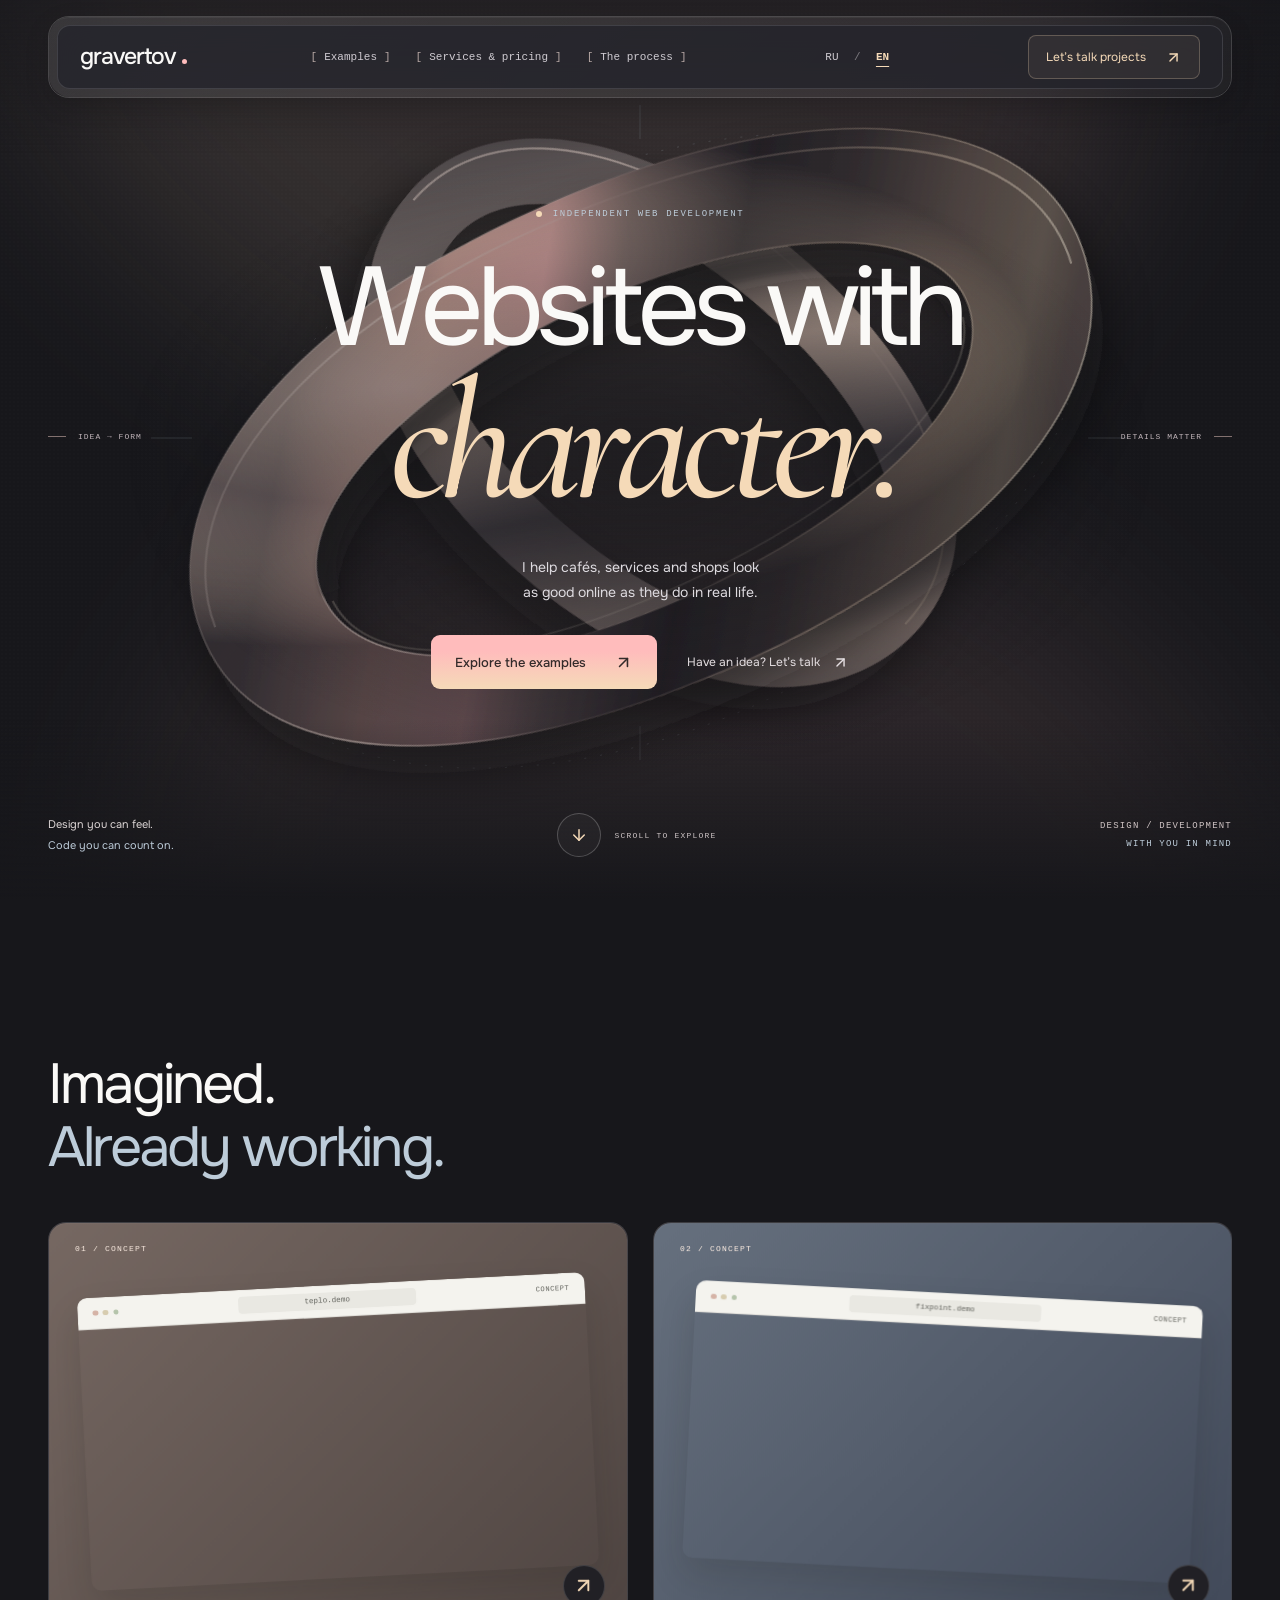
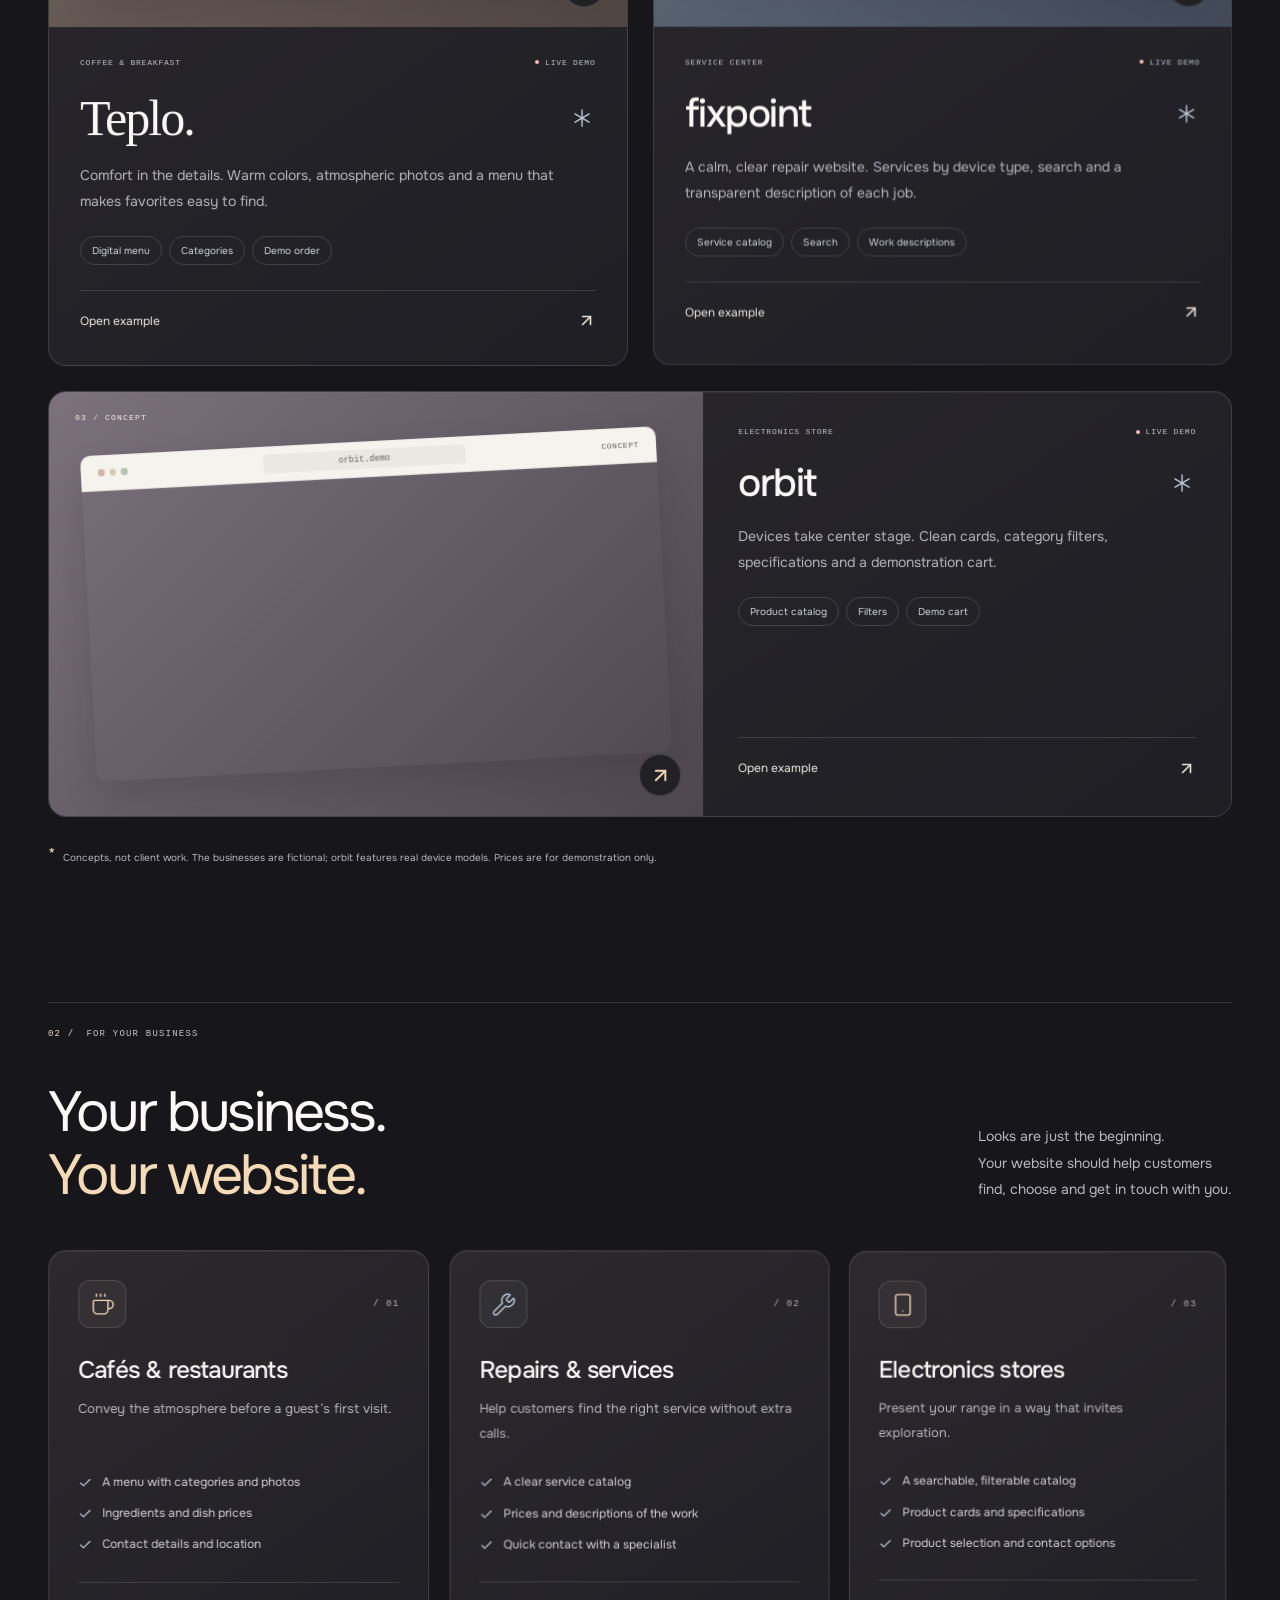
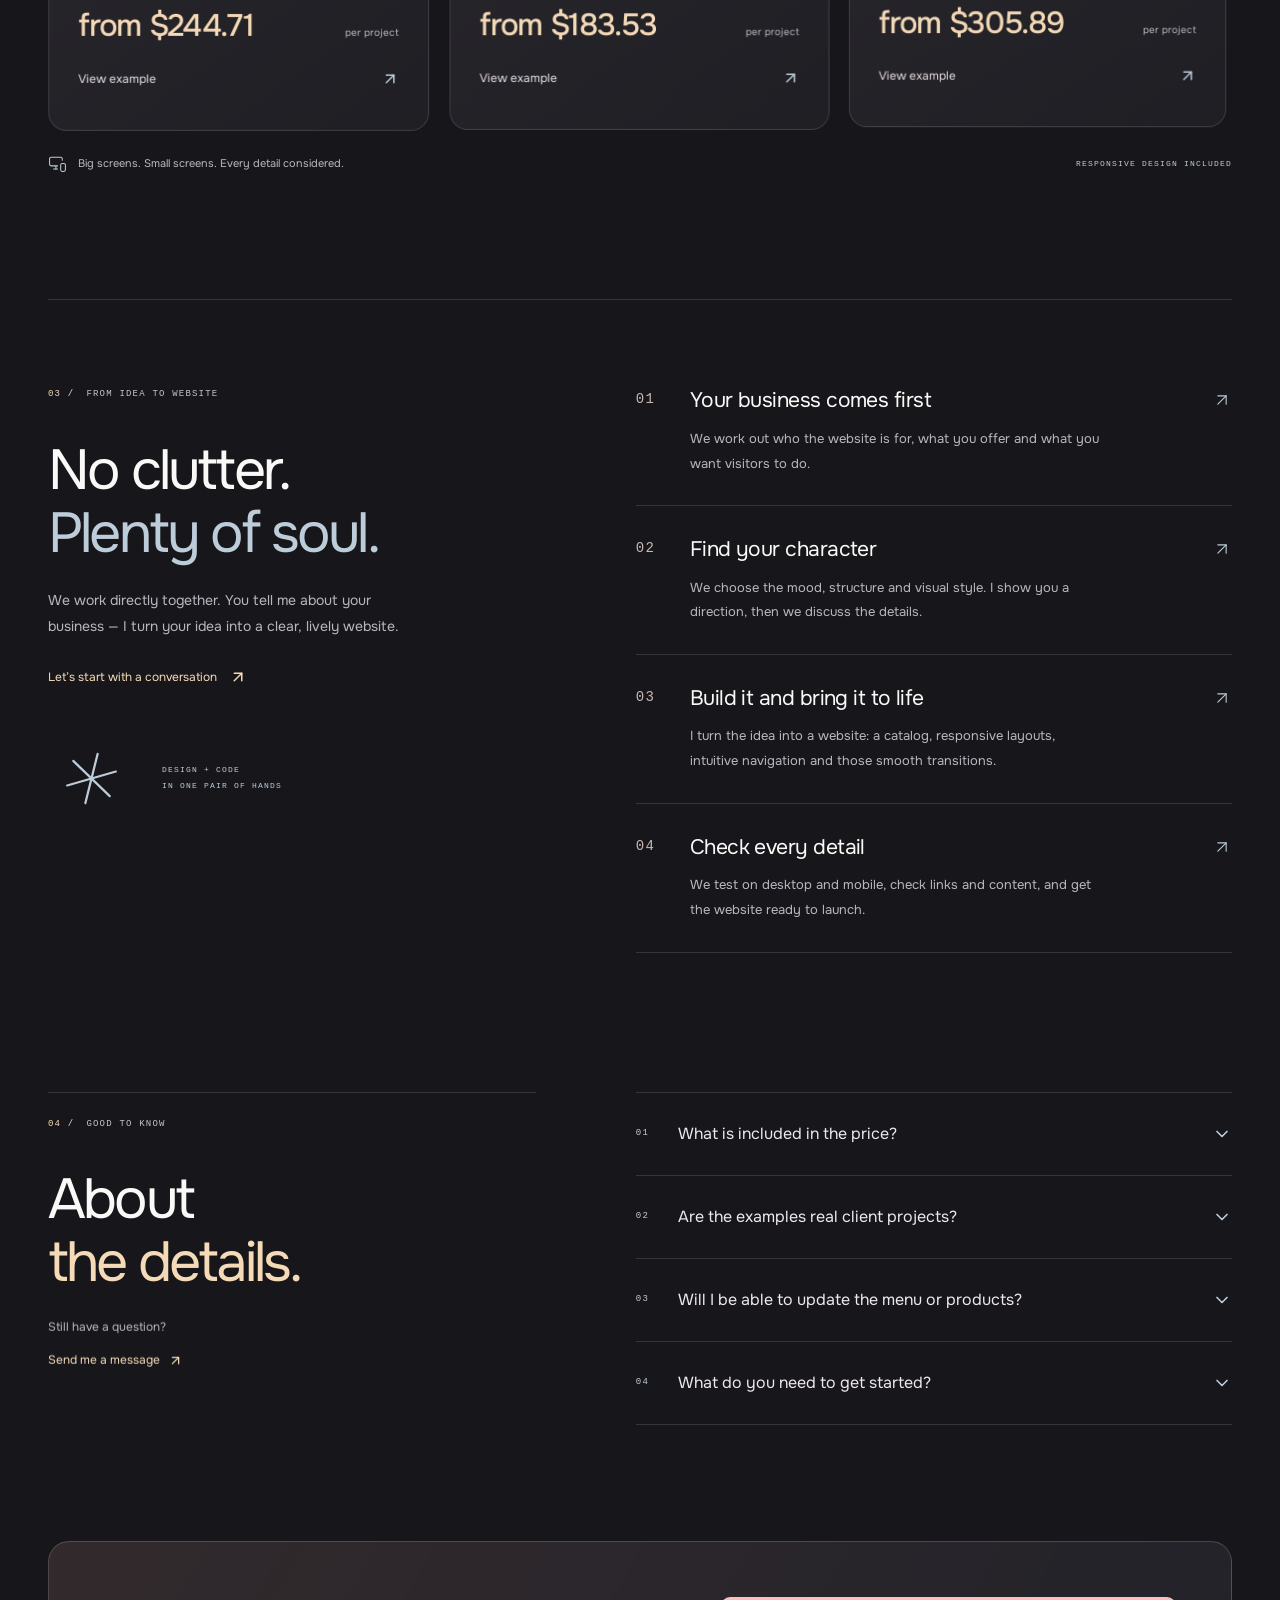
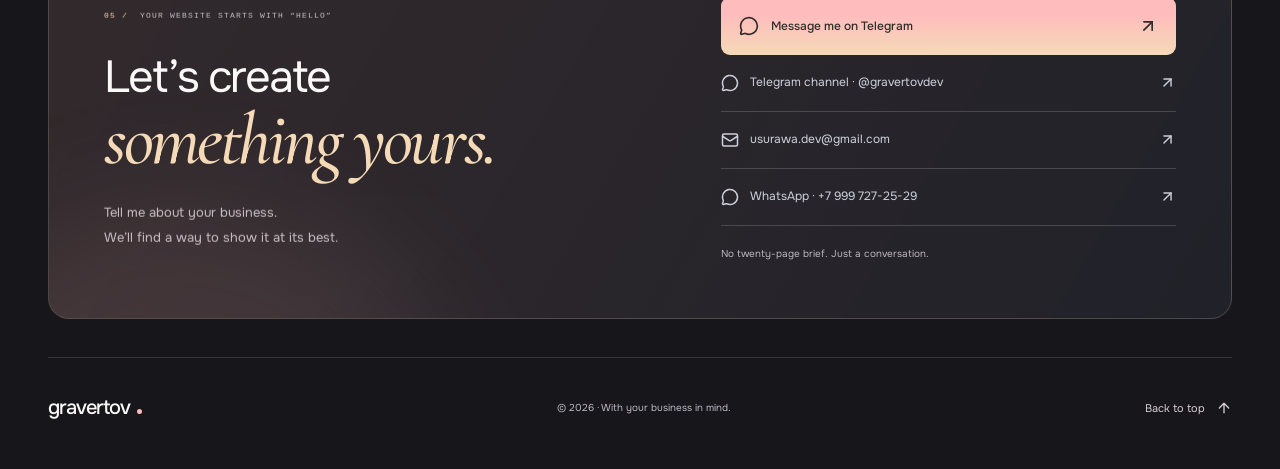
==== en/index.html @ 5a30f98f "Add files via upload" ====
<!doctype html>
<html lang="en">
  <head>
    <meta charset="UTF-8" />
    <meta name="viewport" content="width=device-width, initial-scale=1.0" />
    <script id="start-at-top">
      // Reset a fresh portfolio document before the browser restores an old section.
      if (!location.hash.startsWith('#/demo/') && performance.getEntriesByType('navigation')[0]?.type !== 'back_forward') {
        history.scrollRestoration = 'manual'
        history.replaceState(history.state, '', location.pathname + location.search)
        const startup = new AbortController()
        const finish = () => {
          startup.abort()
          history.scrollRestoration = 'auto'
        }
        const reset = () => {
          window.scrollTo({ top: 0, left: 0, behavior: 'instant' })
          requestAnimationFrame(() => {
            document.fonts.ready.then(() => requestAnimationFrame(() => {
              if (startup.signal.aborted) return
              window.scrollTo({ top: 0, left: 0, behavior: 'instant' })
              finish()
            }))
          })
        }
        for (const type of ['pointerdown', 'wheel', 'keydown', 'hashchange']) {
          window.addEventListener(type, finish, { once: true, passive: true, signal: startup.signal })
        }
        window.addEventListener('pageshow', reset, { once: true, signal: startup.signal })
      }
    </script>
    <meta name="theme-color" content="#17171b" />
    <meta name="description" content="gravertov — personal portfolio. Work, projects and skills — explore what I create." />
    <meta property="og:type" content="website" />
    <meta property="og:locale" content="en_US" />
    <meta property="og:locale:alternate" content="ru_RU" />
    <meta property="og:title" content="gravertov — personal portfolio." />
    <meta property="og:description" content="gravertov — personal portfolio. Work, projects and skills — explore what I create." />
    <meta property="og:url" content="https://gravertov.site/en/" />
    <link rel="canonical" href="https://gravertov.site/en/" />
    <link rel="alternate" hreflang="ru" href="https://gravertov.site/" />
    <link rel="alternate" hreflang="en" href="https://gravertov.site/en/" />
    <link rel="icon" type="image/svg+xml" href="../favicon.svg?v=gravertov-g" />
    <link rel="preload" href="../fonts/onest-latin.woff2" as="font" type="font/woff2" crossorigin />
    <link rel="preload" href="../fonts/cormorant-italic-latin.woff2" as="font" type="font/woff2" crossorigin />
    <title>gravertov — personal portfolio.</title>
    <script type="module" crossorigin src="../assets/main-L6TNOVGp.js"></script>
    <link rel="stylesheet" crossorigin href="../assets/main-Cn88rE4f.css">
  </head>
  <body>
    <div id="root"></div>
    <noscript>Enable JavaScript to explore this interactive portfolio. Contact the developer: <a href="mailto:usurawa.dev@gmail.com">usurawa.dev@gmail.com</a>.</noscript>
  </body>
</html>
---- assets/main-Cn88rE4f.css ----
@font-face{font-family:Manrope;font-style:normal;font-weight:400 800;font-display:swap;src:url(../fonts/manrope-cyrillic.woff2)format("woff2");unicode-range:U+301,U+400-45F,U+490-491,U+4B0-4B1,U+2116}@font-face{font-family:Manrope;font-style:normal;font-weight:400 800;font-display:swap;src:url(../fonts/manrope-latin.woff2)format("woff2");unicode-range:U+??,U+131,U+152-153,U+2BB-2BC,U+2C6,U+2DA,U+2DC,U+304,U+308,U+329,U+2000-206F,U+20AC,U+2122,U+2191,U+2193,U+2212,U+2215,U+FEFF,U+FFFD}:root{color:#f3f2ed;font-synthesis:none;text-rendering:optimizelegibility;-webkit-font-smoothing:antialiased;-moz-osx-font-smoothing:grayscale;--background:#1a1c20;--surface:#23252a;--foreground:#f3f2ed;--muted:#b1b4ba;--accent:#f5dab8;--border:#383b42;--ease:cubic-bezier(.22, 1, .36, 1);background:#1a1c20;font-family:Manrope,Arial,sans-serif}*{box-sizing:border-box}html{scroll-behavior:smooth}body{min-width:320px;margin:0}button,input{font:inherit}button{cursor:pointer}button,a,input,summary{-webkit-tap-highlight-color:transparent}button:disabled{cursor:not-allowed}a{color:inherit;text-decoration:none}button{color:inherit}img{max-width:100%;display:block}h1,h2,h3,p{margin:0}ul,ol{margin:0;padding:0;list-style:none}svg{vertical-align:middle;flex-shrink:0}::selection{color:var(--background);background:var(--accent)}:focus-visible{outline:2px solid var(--demo-accent,var(--accent));outline-offset:5px}h1:focus,main:focus{outline:none}[id]{scroll-margin-top:116px}.container{width:min(1240px,100% - 96px);margin-inline:auto}.mono{letter-spacing:1.2px;font-family:Courier New,monospace;font-size:11px;font-weight:400}.sr-only{clip-path:inset(50%);white-space:nowrap;border:0;width:1px;height:1px;margin:-1px;padding:0;position:absolute;overflow:hidden}.skip-link{z-index:100;color:#1a1c20;background:var(--accent);border-radius:8px;padding:14px 20px;font-size:14px;position:fixed;top:-100px;left:20px}.skip-link:focus{top:14px}.status-dot{background:var(--accent);border-radius:50%;flex-shrink:0;width:6px;height:6px;display:inline-block}.site-preview{border-radius:10px;width:100%;overflow:hidden;box-shadow:0 17px 35px #19191726;container-type:inline-size}.browser-bar{color:#62635d;background:#f5f4ef;border-bottom:1px solid #32281e1a;justify-content:space-between;align-items:center;gap:8px;height:6.3cqw;min-height:23px;max-height:38px;padding-inline:3cqw;display:flex}.browser-dots{gap:.9cqw;display:flex}.browser-dots i{background:#c9c8c0;border-radius:50%;width:1.1cqw;min-width:4px;height:1.1cqw;min-height:4px;display:block}.browser-dots i:first-child{background:#d6b4a7}.browser-dots i:nth-child(2){background:#d8cdb0}.browser-dots i:nth-child(3){background:#b6c5ac}.browser-address{background:#eae9e3;border-radius:4px;padding:.8cqw 13cqw;font:1.5cqw Courier New,monospace}.browser-live{letter-spacing:.1cqw;font:1.4cqw Courier New,monospace}.preview-screenshot{width:100%;height:auto}.product-photo img{object-fit:contain;filter:drop-shadow(6px 10px 12px #2e1d3d2b);width:100%;height:100%}.product-art{--device-color:#34463b;--screen-color:#c7e7b5;--orb-color:#658755;justify-content:center;align-items:center;width:100%;height:100%;display:flex;position:relative}.tone-1{--device-color:#373e4d;--screen-color:#bfd0ed;--orb-color:#7586bc}.tone-2{--device-color:#3c3548;--screen-color:#d1bee7;--orb-color:#86709c}.phone-graphic{border:5px solid var(--device-color);background:#222d25;border-radius:25px;flex-shrink:0;width:110px;height:211px;padding:4px;position:relative;transform:rotate(-9deg);box-shadow:6px 13px 17px #141e192e,inset 0 0 0 1px #849688}.phone-screen{background:var(--screen-color);border-radius:19px;position:absolute;inset:0;overflow:hidden}.phone-island{z-index:2;background:#283029;border-radius:12px;width:37px;height:10px;position:absolute;top:9px;left:50%;transform:translate(-50%)}.phone-time{z-index:1;text-align:center;width:100%;color:var(--device-color);letter-spacing:-1px;font-size:21px;font-weight:500;position:absolute;top:33px;left:0}.phone-orb{background:linear-gradient(135deg, #eef5d1, var(--orb-color) 64%, var(--device-color));border-radius:50%;width:177px;height:177px;position:absolute;bottom:-16%;right:-42%;box-shadow:-8px -5px 25px #faffee80}.phone-bottom{background:#d7e4ce;border-radius:3px;width:26%;height:3px;position:absolute;bottom:6px;left:37%}.tablet-graphic{background:#ddcee9;border:6px solid #3c3b45;border-radius:15px;flex-shrink:0;width:176px;height:131px;position:relative;overflow:hidden;transform:rotate(-10deg);box-shadow:8px 13px 16px #2e1d3d2b}.tablet-screen{background:#e3daf0;border-radius:9px;position:absolute;inset:0;overflow:hidden}.tablet-orb{background:linear-gradient(120deg,#cbb6dc,#806793 65%,#645078);border-radius:50%;width:158px;height:158px;position:absolute;top:-31%;right:-5%;box-shadow:-12px 12px 28px #ead5fbb3}.tablet-line{background:#f6efff;border-radius:5px;width:41%;height:2px;position:absolute;bottom:5px;left:29%}.headphones-graphic{width:176px;height:185px;position:relative;transform:rotate(-12deg)}.headband{border:15px solid #3c3844;border-bottom:0;border-radius:80px 80px 15px 15px;width:143px;height:154px;position:absolute;top:0;left:16px;box-shadow:inset 1px 1px 1px #827d88,3px -2px 1px #585360}.earpad{background:linear-gradient(100deg,#45414d,#302c37);border-radius:18px;width:41px;height:80px;position:absolute;top:93px;box-shadow:6px 7px 13px #22192a3b,inset 2px 0 #77717f}.earpad-left{left:0;transform:rotate(9deg)}.earpad-right{right:0;transform:rotate(-9deg)}.buds-graphic{width:144px;height:178px;position:relative}.bud{background:linear-gradient(90deg,#e5e2eb,#fff,#d0cdd8);border-radius:14px 14px 10px 10px;width:23px;height:78px;position:absolute;top:0;box-shadow:5px 6px 11px #3f2b521f}.bud:before{content:"";background:#fff;border-radius:50%;width:34px;height:32px;position:absolute;top:-4px;left:-10px;box-shadow:inset 2px -2px 4px #d3cddd}.bud-left{left:29px;transform:rotate(-20deg)}.bud-right{right:19px;transform:rotate(18deg)}.buds-case{background:linear-gradient(130deg,#fff,#dad5e3);border-radius:28px;width:144px;height:80px;position:absolute;bottom:0;box-shadow:7px 12px 16px #34294321,inset -2px -3px 6px #c3bccc}.buds-case:before{content:"";background:#b9b3c1;width:92%;height:1px;position:absolute;top:22px;left:4%}.buds-case i{background:#819578;border-radius:50%;width:3px;height:3px;position:absolute;top:34px;left:49%}.food-art{object-fit:cover;width:100%;height:100%}.food-coffee{object-position:50% 59%}.page-loader{min-height:100svh;color:var(--accent);flex-direction:column;justify-content:center;align-items:center;gap:16px;font-size:20px;display:flex}.page-loader span{color:#bdc2b7;font-size:13px}@media (width<=1100px){.container{width:calc(100% - 64px)}}@media (width<=900px){.container{width:calc(100% - 48px)}}@media (width<=760px){[id]{scroll-margin-top:99px}.container{width:calc(100% - 40px)}}@media (prefers-reduced-motion:reduce){html{scroll-behavior:auto}*,:before,:after{transition-duration:.01ms!important;animation-duration:.01ms!important;animation-iteration-count:1!important}}@font-face{font-family:Onest;font-style:normal;font-weight:400 700;font-display:swap;src:url(../fonts/onest-cyrillic.woff2)format("woff2");unicode-range:U+301,U+400-45F,U+490-491,U+4B0-4B1,U+2116}@font-face{font-family:Onest;font-style:normal;font-weight:400 700;font-display:swap;src:url(../fonts/onest-latin.woff2)format("woff2");unicode-range:U+??,U+131,U+152-153,U+2BB-2BC,U+2C6,U+2DA,U+2DC,U+304,U+308,U+329,U+2000-206F,U+20AC,U+2122,U+2191,U+2193,U+2212,U+2215,U+FEFF,U+FFFD}@font-face{font-family:Cormorant Garamond;font-style:italic;font-weight:500;font-display:swap;src:url(../fonts/cormorant-italic-cyrillic.woff2)format("woff2");unicode-range:U+301,U+400-45F,U+490-491,U+4B0-4B1,U+2116}@font-face{font-family:Cormorant Garamond;font-style:italic;font-weight:500;font-display:swap;src:url(../fonts/cormorant-italic-latin.woff2)format("woff2");unicode-range:U+??,U+131,U+152-153,U+2BB-2BC,U+2C6,U+2DA,U+2DC,U+304,U+308,U+329,U+2000-206F,U+20AC,U+2122,U+2191,U+2193,U+2212,U+2215,U+FEFF,U+FFFD}.portfolio-page{--background:#17171b;--surface:#242328;--foreground:#faf9f7;--muted:#b8b7c0;--accent:#f5dab8;--blue:#bdccd9;--border:#ffffff21;--pastel-gradient:linear-gradient(180deg, #ffbcbc 30%, #f5dab8 100%);isolation:isolate;min-height:100svh;color:var(--foreground);background:var(--background);font-family:Onest,Manrope,Arial,sans-serif;position:relative;overflow:clip}.portfolio-page main,.site-footer{z-index:1;position:relative}.portfolio-page .text-peach{color:var(--accent)}.portfolio-page .text-blue{color:var(--blue)}.scroll-progress{z-index:60;background:var(--pastel-gradient);transform-origin:0;height:2px;position:fixed;inset:0 0 auto}.atmosphere{z-index:0;pointer-events:none;position:fixed;inset:0;overflow:hidden}.ambient-orbit{transform-origin:50%;will-change:transform;position:absolute;inset:-35% -25%}.ambient-glow{background:var(--pastel-gradient);filter:blur(94px);border-radius:50%;width:61%;height:64%;position:absolute}.ambient-glow-top{opacity:.12;top:-11%;left:5%}.ambient-glow-bottom{opacity:.085;bottom:-11%;right:5%}.ambient-grain{opacity:.22;background-image:radial-gradient(#ffffff1a .6px,#0000 .8px);background-size:4px 4px;position:absolute;inset:0}.header-shell{z-index:50;border:1px solid #ffffff2e;border-radius:21px;width:min(1240px,100% - 96px);padding:8px;position:fixed;top:16px;left:50%;transform:translate(-50%);box-shadow:0 8px 24px #00000024,inset 0 1px #ffffff1a}.header-shell:before{content:"";z-index:-1;border-radius:inherit;pointer-events:none;-webkit-backdrop-filter:blur(18px);backdrop-filter:blur(18px);background:linear-gradient(135deg,#ffffff1c,#ffffff0a);position:absolute;inset:0}.site-header{background:#24242bd1;border:1px solid #ffffff1f;border-radius:13px;justify-content:space-between;align-items:center;gap:22px;min-height:64px;padding:8px 22px;display:flex}.wordmark{letter-spacing:-1.1px;white-space:nowrap;align-items:baseline;min-height:44px;font-size:23px;font-weight:500;line-height:44px;display:inline-flex}.wordmark span{color:var(--blue);font-weight:400}.wordmark i{background:#ffbcbc;border-radius:50%;width:5px;height:5px;margin-left:7px}.desktop-nav{align-items:center;gap:25px;display:flex}.desktop-nav a{color:#d0ccd2;align-items:center;min-height:44px;font:11px Courier New,monospace;transition:color .22s;display:inline-flex}.desktop-nav a:before,.desktop-nav a:after{color:#b7a8a5}.desktop-nav a:before{content:"[";margin-right:7px}.desktop-nav a:after{content:"]";margin-left:7px}.desktop-nav a:hover{color:var(--accent)}.header-contact{min-height:44px;color:var(--accent);white-space:nowrap;background:#f5dab80f;border:1px solid #f5dab840;border-radius:8px;justify-content:center;align-items:center;gap:19px;padding-inline:17px;font-size:12px;transition:background .22s,border-color .22s;display:inline-flex}.header-contact:hover{background:#f5dab81f;border-color:#f5dab880}.menu-toggle{background:#ffffff0d;border:1px solid #ffffff2b;border-radius:8px;justify-content:center;align-items:center;width:44px;height:44px;padding:0;display:none}.menu-toggle svg{width:20px}#mobile-menu{display:none}.hero{overflow-anchor:none;min-height:max(810px,100svh);position:relative}.hero-container{min-height:inherit;flex-direction:column;justify-content:center;padding-top:146px;padding-bottom:156px;display:flex;position:relative}.hero-copy{z-index:2;text-align:center;position:relative}.hero-eyebrow{color:var(--blue);letter-spacing:1.7px;justify-content:center;align-items:center;gap:11px;font-size:9px;line-height:1.8;display:inline-flex}.hero h1{letter-spacing:-.065em;margin-top:33px;font-size:clamp(78px,8.7vw,126px);font-weight:400;line-height:.96}.hero-title-main{display:block}.hero-title-accent{color:var(--accent);letter-spacing:-.055em;font-family:Cormorant Garamond,Georgia,serif;font-size:1.53em;font-style:italic;font-weight:500;line-height:.95;display:block}.hero-title-dot{position:relative;left:.04em}.hero-description{color:#dedbe0;margin:31px auto 0;font-size:14px;line-height:1.85}.hero-actions{flex-wrap:wrap;justify-content:center;align-items:center;gap:30px;margin-top:29px;display:flex}.button{border-radius:9px;justify-content:center;align-items:center;gap:28px;min-height:54px;padding-inline:24px;font-size:13px;font-weight:500;transition:box-shadow .25s,filter .25s;display:inline-flex}.button-pastel{color:#332b2a;background:var(--pastel-gradient)}.button-pastel:hover{filter:brightness(1.04);box-shadow:0 6px 28px #ffbcbc1f}.button svg,.text-link svg,.project-demo-link svg{transition:transform .3s var(--ease)}.button:hover svg:last-child,.text-link:hover svg,.project-demo-link:hover svg{transform:translate(2px,-2px)}.text-link{color:#e5dfe2;align-items:center;gap:12px;min-height:44px;font-size:12px;transition:color .22s;display:inline-flex}.text-link:hover{color:var(--accent)}.hero-scene{pointer-events:none;place-items:center;display:grid;position:absolute;inset:0;overflow:hidden}.hero-sculpture{opacity:.76;will-change:transform;width:min(1200px,98vw);translate:0 -12px}.hero-sculpture img{width:100%}.hero-vignette{background:radial-gradient(40% 34% at 50% 51%,#17171b99,#0000),linear-gradient(#17171b99,#0000 17% 80%,#17171b);position:absolute;inset:0}.scene-coordinate{color:#c0b4b9;letter-spacing:1px;align-items:center;gap:12px;font:8px Courier New,monospace;display:flex;position:absolute;top:48%}.scene-coordinate-left{left:max(48px,50vw - 620px)}.scene-coordinate-right{right:max(48px,50vw - 620px)}.scene-coordinate i{background:#82716f;width:18px;height:1px}.hero-bottom{justify-content:space-between;align-items:center;gap:28px;display:flex;position:absolute;inset:auto 0 43px}.hero-signature{color:#ddd6d6;font-size:11px;line-height:1.9}.hero-signature span{color:var(--blue)}.hero-disciplines{color:#d0c5c5;text-align:right;font-size:9px;line-height:2}.hero-disciplines span{color:var(--blue)}.scroll-hint{color:#cdc4c5;align-items:center;gap:13px;min-height:44px;font-size:8px;display:inline-flex}.scroll-hint-icon{width:44px;height:44px;color:var(--accent);background:#ffffff08;border:1px solid #ffffff36;border-radius:50%;justify-content:center;align-items:center;transition:background .25s;display:flex}.scroll-hint:hover .scroll-hint-icon{background:#f5dab817}.section{padding-block:104px}.section-kicker{border-top:1px solid var(--border);color:#c8c2c8;align-items:center;gap:12px;padding-top:23px;font-size:9px;line-height:1.8;display:flex}.section-kicker>span:first-child{color:var(--accent)}.section-kicker-tail{color:var(--blue);margin-left:auto;font-size:8px}.section-heading{justify-content:space-between;align-items:flex-end;gap:48px;margin-top:38px;margin-bottom:43px;display:flex}.scroll-title{letter-spacing:-.05em;font-size:clamp(39px,4.4vw,63px);font-weight:400;line-height:1.12}.title-line{display:block}.title-word{white-space:nowrap;display:inline-block}.reveal-character{opacity:clamp(0, calc((var(--written) - var(--character)) / 3), 1)}.section-heading p{max-width:345px;color:var(--muted);padding-bottom:4px;font-size:14px;line-height:1.9}.emerge-slot{min-width:0;display:flex;position:relative}.emerge-card{transform-origin:50%;will-change:transform, opacity;width:100%;min-width:0;display:flex}.tilt-card{border:1px solid var(--border);background:linear-gradient(145deg,#2f2c31f0,#202026f5);border-radius:18px;width:100%;min-width:0;transition:border-color .35s;position:relative;overflow:hidden}.tilt-card:after{content:"";z-index:2;border-radius:inherit;pointer-events:none;position:absolute;inset:0;box-shadow:inset 0 1px #ffffff0d}.tilt-card:is(:hover,:active){border-color:#f5dab859}.projects-section{padding-top:75px;padding-bottom:68px}.projects-grid{grid-template-columns:repeat(2,minmax(0,1fr));gap:25px;display:grid}.project-card{flex-direction:column;display:flex}.project-featured{grid-column:1/-1}.project-featured .project-card{grid-template-columns:1.24fr 1fr;display:grid}.project-preview{aspect-ratio:1.43;flex-shrink:0;align-items:center;padding:53px 35px 39px;display:flex;position:relative;overflow:hidden}.project-cafe .project-preview{background:linear-gradient(135deg,#776963,#504643)}.project-repair .project-preview{background:linear-gradient(135deg,#67717f,#434b5b)}.project-tech .project-preview{background:linear-gradient(135deg,#7d727e,#504851)}.project-preview-index{color:#fff0e5;font-size:8px;position:absolute;top:21px;left:26px}.project-preview .site-preview{transition:transform .65s var(--ease), box-shadow .65s var(--ease);transition-delay:65ms;transform:rotate(-3deg)}.project-repair .site-preview{transform:rotate(3deg)}.tilt-card:is(:hover,:active) .project-preview .site-preview{transform:translateY(-4px)rotate(0);box-shadow:0 22px 40px #0f0d1240}.project-preview-arrow{width:42px;height:42px;color:var(--accent);background:#222126;border:1px solid #ffffff24;border-radius:50%;justify-content:center;align-items:center;display:flex;position:absolute;bottom:20px;right:22px}.project-info{flex-direction:column;flex:1;padding:31px;display:flex}.project-meta{color:#c3c5ce;letter-spacing:.8px;text-transform:uppercase;flex-wrap:wrap;justify-content:space-between;align-items:center;gap:10px;font-size:8px;display:flex}.project-meta>span:last-child{color:var(--blue);align-items:center;gap:6px;display:inline-flex}.project-meta i{background:#ffbcbc;border-radius:50%;width:4px;height:4px}.project-title-row{justify-content:space-between;align-items:center;gap:20px;margin-top:22px;display:flex}.project-title-row h3{letter-spacing:-1.5px;font-size:39px;font-weight:500}.project-cafe .project-title-row h3{letter-spacing:-2px;font-family:Georgia,serif;font-size:50px;font-weight:400}.project-title-row>svg{color:var(--blue)}.project-info>p{min-height:52px;color:var(--muted);margin-top:16px;font-size:14px;line-height:1.85}.project-tags{flex-wrap:wrap;gap:7px;margin-top:21px;display:flex}.project-tags li{color:#d4d7de;border:1px solid #ffffff26;border-radius:30px;padding:7px 11px;font-size:10px}.project-demo-link{border-top:1px solid var(--border);color:#f1e6de;justify-content:space-between;align-items:center;gap:12px;min-height:44px;margin-top:25px;padding-top:17px;font-size:12px;transition:color .22s;display:flex}.project-demo-link:hover{color:var(--accent)}.project-featured .project-preview{aspect-ratio:auto;min-height:400px;padding:49px 39px}.project-featured .project-info{padding:35px}.project-featured .project-demo-link{margin-top:auto}.project-featured .project-tags{margin-bottom:25px}.demo-disclaimer{color:#b7b3bc;align-items:baseline;gap:8px;margin-top:21px;font-size:10px;line-height:1.9;display:flex}.disclaimer-mark{color:var(--accent);font-size:18px}.services-section{padding-top:62px}.services-grid{grid-template-columns:repeat(3,minmax(0,1fr));gap:20px;display:grid}.service-card{flex-direction:column;min-height:448px;padding:29px;display:flex}.service-top{justify-content:space-between;align-items:center;gap:12px;margin-bottom:27px;display:flex}.service-icon{width:48px;height:48px;color:var(--accent);background:#f5dab80d;border:1px solid #f5dab829;border-radius:12px;justify-content:center;align-items:center;display:flex}.service-repair .service-icon{color:var(--blue);background:#bdccd90d;border-color:#bdccd930}.service-number{color:#beb6be;font-size:9px}.service-card h3{letter-spacing:-.8px;margin-bottom:12px;font-size:24px;font-weight:500}.service-card>p{min-height:49px;color:var(--muted);font-size:13px;line-height:1.9}.service-card ul{gap:12px;margin-block:27px;display:grid}.service-card li{color:#d7d2da;align-items:flex-start;gap:10px;font-size:12px;line-height:1.6;display:flex}.service-card li svg{color:var(--blue);margin-top:3px}.service-price{border-top:1px solid var(--border);justify-content:space-between;align-items:baseline;gap:12px;margin-top:auto;padding-top:23px;display:flex}.service-price strong{color:var(--accent);letter-spacing:-1.3px;white-space:nowrap;font-size:31px;font-weight:500}.service-price>span{color:#c1b9c1;white-space:nowrap;font-size:10px}.service-link{color:#e7e0e3;justify-content:space-between;align-items:center;min-height:44px;margin-top:12px;font-size:12px;transition:color .22s;display:flex}.service-link svg{color:var(--blue)}.service-link:hover{color:var(--accent)}.services-footnote{color:var(--blue);align-items:center;gap:11px;margin-top:23px;display:flex}.services-footnote p{color:var(--muted);font-size:11px;line-height:1.8}.services-footnote>.mono{margin-left:auto;font-size:8px}.process-section{padding-top:22px}.process-layout{border-top:1px solid var(--border);grid-template-columns:.9fr 1.1fr;align-items:start;gap:100px;padding-top:86px;display:grid}.process-intro{position:sticky;top:143px}.process-intro .section-kicker{border:0;padding-top:0}.process-intro .scroll-title{margin-top:36px}.process-intro p{max-width:365px;color:var(--muted);margin-top:22px;font-size:14px;line-height:1.9}.process-intro .text-link{color:var(--accent);margin-top:15px}.process-symbol{color:var(--blue);align-items:center;gap:27px;margin-top:36px;display:flex}.process-symbol>svg{width:87px;height:87px;transform:rotate(14deg)}.process-symbol span{font-size:8px;line-height:2}.step-row{border-bottom:1px solid var(--border);grid-template-columns:30px 1fr 20px;align-items:start;gap:24px;padding-block:29px;display:grid}.process-steps li:first-child .step-row{padding-top:0}.step-number{color:#cab8b1;padding-top:5px;font-size:14px}.step-row h3{letter-spacing:-.55px;font-size:21px;font-weight:400;line-height:1.4}.step-row p{max-width:410px;color:var(--muted);margin-top:11px;font-size:13px;line-height:1.9}.step-row>svg{color:var(--blue);margin-top:4px}.faq-section{grid-template-columns:.9fr 1.1fr;align-items:start;gap:100px;padding-top:35px;display:grid}.faq-intro .scroll-title{margin-top:36px}.faq-intro p{color:var(--muted);margin-top:22px;font-size:12px;line-height:1.9}.faq-intro a{min-height:44px;color:var(--accent);align-items:center;gap:8px;display:inline-flex}.faq-list{border-top:1px solid var(--border)}.faq-item{border-bottom:1px solid var(--border)}.faq-toggle{color:#eee7ed;text-align:left;background:0 0;border:0;grid-template-columns:24px 1fr 20px;align-items:center;gap:18px;width:100%;min-height:82px;padding:25px 0;font-size:16px;font-weight:400;line-height:1.5;transition:color .25s;display:grid}.faq-number{color:var(--blue);font-size:9px}.faq-toggle>svg{color:var(--blue);transition:transform .35s var(--ease), color .25s}.faq-toggle:hover,.is-open .faq-toggle{color:var(--accent)}.is-open .faq-toggle>svg{color:var(--accent);transform:rotate(180deg)}.faq-answer{overflow:hidden}.faq-answer p{color:var(--muted);padding:0 30px 27px 42px;font-size:14px;line-height:1.9}.contact-section{padding-top:12px;padding-bottom:38px}.contact-card{background:linear-gradient(120deg,#4436389e,#22232be8);border:1px solid #f5dab833;border-radius:21px;grid-template-columns:1.22fr 1fr;align-items:center;gap:62px;padding:55px;display:grid;position:relative;overflow:hidden}.contact-card:before{content:"";background:var(--pastel-gradient);filter:blur(65px);opacity:.1;pointer-events:none;border-radius:50%;width:550px;height:550px;position:absolute;bottom:-430px;left:-12%}.contact-heading,.contact-links{z-index:1;min-width:0;position:relative}.contact-heading .section-kicker{border:0;padding-top:0;font-size:8px}.contact-title{margin-top:30px;font-size:clamp(32px,3.5vw,49px)}.title-serif{letter-spacing:-.045em;font-family:Cormorant Garamond,Georgia,serif;font-size:1.65em;font-style:italic;font-weight:500;line-height:1}.contact-heading p{color:#cbc0c5;margin-top:24px;font-size:13px;line-height:1.9}.contact-links{flex-direction:column;display:flex}.telegram-button{gap:12px;min-height:58px;padding-inline:18px;font-size:12px}.telegram-button>svg:last-child{margin-left:auto}.contact-secondary{color:#ccd0db;border-bottom:1px solid #ffffff2b;align-items:center;gap:11px;min-height:57px;font-size:12px;line-height:1.6;transition:color .22s;display:flex}.contact-secondary>span{overflow-wrap:anywhere}.contact-secondary>svg:last-child{margin-left:auto}.contact-secondary:hover{color:var(--accent)}.contact-small{color:#bcb4bf;margin-top:19px;font-size:10px;line-height:1.8}.site-footer{border-top:1px solid var(--border);justify-content:space-between;align-items:center;gap:24px;padding-block:28px 39px;display:flex}.footer-wordmark{font-size:20px}.site-footer>span{color:#bcb6c1;font-size:10px;line-height:1.8}.site-footer>a:last-child{color:#d7cdd2;align-items:center;gap:11px;min-height:44px;font-size:11px;display:inline-flex}@media (width<=1100px){.header-shell{width:calc(100% - 64px)}.site-header{gap:16px;padding-inline:18px}.desktop-nav{gap:19px}.desktop-nav a{font-size:10px}.scene-coordinate{display:none}.project-preview{padding-inline:28px}.project-info{padding:27px}.project-featured .project-info{padding:29px}.project-featured .project-preview{min-height:390px;padding-inline:30px}.service-card{padding:24px}.service-card h3{font-size:22px}.service-price strong{font-size:28px}.process-layout,.faq-section{gap:62px}.contact-card{gap:40px;padding:42px}.contact-title{font-size:39px}}@media (width<=900px){.header-shell{width:calc(100% - 48px)}.wordmark{font-size:21px}.desktop-nav{gap:13px}.header-contact{gap:12px;padding-inline:12px;font-size:11px}.hero-signature{font-size:10px}.hero-disciplines{font-size:8px}.section-heading{gap:32px}.section-heading p{font-size:13px}.services-grid{gap:14px}.service-card{padding:20px}.service-card h3{font-size:20px}.service-card li{gap:8px;font-size:11px}.service-price strong{font-size:26px}.service-price>span{font-size:9px}.process-layout,.faq-section{gap:42px}.contact-card{gap:29px;padding:33px}.contact-title{font-size:33px}.telegram-button{gap:9px;padding-inline:13px;font-size:11px}}@media (width<=820px){.header-shell{border-radius:18px;width:calc(100% - 32px);padding:6px;top:12px}.site-header{border-radius:11px;gap:10px;min-height:62px;padding:7px 12px}.wordmark{font-size:20px}.desktop-nav{display:none}.header-contact{margin-left:auto;padding-inline:13px;font-size:11px}.header-contact-extra{display:none}.menu-toggle{display:flex}#mobile-menu{opacity:0;visibility:hidden;pointer-events:none;grid-template-rows:0fr;transition:grid-template-rows .22s ease-in-out,opacity .22s ease-in-out,visibility 0s linear .22s;display:grid}#mobile-menu[data-open=true]{opacity:1;visibility:visible;pointer-events:auto;grid-template-rows:1fr;transition-delay:0s}.mobile-menu-clip{min-height:0;overflow:hidden}.mobile-nav{background:#25252df5;border:1px solid #ffffff26;border-radius:11px;margin-top:7px;overflow:hidden}.mobile-nav-inner{padding:6px 17px}.mobile-nav a{border-bottom:1px solid var(--border);color:#e8e1e6;justify-content:space-between;align-items:center;min-height:54px;font-size:13px;display:flex}.mobile-nav a:last-child{color:var(--accent);border:0}.hero{min-height:max(770px,100svh)}.hero-container{padding-top:157px;padding-bottom:147px}.hero h1{font-size:clamp(60px,11.3vw,92px)}.hero-eyebrow{letter-spacing:1.3px;font-size:8px}.hero-sculpture{width:125vw}.services-grid{grid-template-columns:1fr;gap:18px}.service-card{min-height:0;padding:29px}.service-card h3{font-size:24px}.service-card>p{min-height:0}.service-card li{font-size:13px}.service-price strong{font-size:31px}.service-price>span{font-size:10px}.service-link{font-size:13px}.services-footnote>.mono{display:none}.contact-card{grid-template-columns:1fr;gap:30px;padding:39px}.contact-title{font-size:43px}.telegram-button{font-size:12px}}@media (width<=760px){.hero{min-height:max(740px,100svh)}.hero-container{padding-top:150px;padding-bottom:152px}.hero h1{letter-spacing:-.055em;margin-top:27px;font-size:clamp(47px,14.5vw,86px)}.hero-title-accent{letter-spacing:-.055em;font-size:1.4em}.hero-description{max-width:365px;margin-top:28px;font-size:13px;line-height:1.9}.hero-actions{flex-direction:column;gap:8px;margin-top:27px}.hero-actions .button{min-width:224px;font-size:12px}.hero-actions .text-link{font-size:12px}.hero-sculpture{opacity:.68;width:180vw;translate:0 -32px}.hero-vignette{background:radial-gradient(75% 30% at 50% 48%,#17171ba1,#0000),linear-gradient(#17171b80,#0000 18% 76%,#17171b)}.hero-bottom{justify-content:center;bottom:28px}.hero-signature,.hero-disciplines{display:none}.scroll-hint{flex-direction:column;gap:8px;font-size:7px}.desktop-break{display:none}.section{padding-block:73px}.projects-section{padding-top:56px}.services-section{padding-top:22px}.section-kicker{letter-spacing:1px;padding-top:20px;font-size:8px}.section-kicker-tail{display:none}.section-heading{margin-top:28px;margin-bottom:32px;display:block}.scroll-title{letter-spacing:-.05em;font-size:clamp(35px,9.3vw,49px)}.section-heading p{max-width:430px;margin-top:21px;font-size:13px}.projects-grid{grid-template-columns:repeat(2,minmax(0,1fr));gap:12px}.project-featured .project-card{display:flex}.project-preview,.project-featured .project-preview{aspect-ratio:1.34;min-height:0;padding:47px 26px 36px}.project-preview-index{font-size:8px;top:20px;left:22px}.project-info,.project-featured .project-info{padding:26px}.project-title-row h3{font-size:36px}.project-cafe .project-title-row h3{font-size:44px}.project-info>p{min-height:0;font-size:13px}.project-tags li{font-size:10px}.project-featured .project-demo-link{margin-top:24px}.project-featured .project-tags{margin-bottom:0}.projects-grid>:not(.project-featured) .project-preview{aspect-ratio:1.12;padding:28px 12px 22px}.projects-grid>:not(.project-featured) .project-preview-index{letter-spacing:.5px;font-size:7px;top:10px;left:12px}.projects-grid>:not(.project-featured) .project-preview-arrow{width:28px;height:28px;bottom:10px;right:10px}.projects-grid>:not(.project-featured) .project-preview-arrow svg{width:16px;height:16px}.projects-grid>:not(.project-featured) .project-info{padding:16px 12px}.projects-grid>:not(.project-featured) .project-meta{letter-spacing:.3px;flex-direction:column;align-items:flex-start;gap:6px;font-size:7px}.projects-grid>:not(.project-featured) .project-title-row{gap:6px;margin-top:14px}.projects-grid>:not(.project-featured) .project-title-row h3{letter-spacing:-1px;font-size:clamp(20px,5.8vw,32px)}.projects-grid>:not(.project-featured) .project-cafe h3{font-size:clamp(26px,7.5vw,38px)}.projects-grid>:not(.project-featured) .project-title-row>svg{width:16px;height:16px}.projects-grid>:not(.project-featured) .project-info>p{margin-top:12px;font-size:12px;line-height:1.75}.projects-grid>:not(.project-featured) .project-tags{gap:5px;margin-block:15px}.projects-grid>:not(.project-featured) .project-tags li{padding:5px 7px;font-size:9px}.projects-grid>:not(.project-featured) .project-demo-link{gap:6px;margin-top:auto;padding-top:13px;font-size:11px}.projects-grid>:not(.project-featured) .project-demo-link svg{width:15px;height:15px}.demo-disclaimer{font-size:9px}.service-card{padding:26px}.service-top{margin-bottom:23px}.service-card h3{font-size:24px}.service-card ul{margin-block:23px}.services-footnote{align-items:flex-start}.services-footnote>svg{margin-top:3px}.services-footnote p{max-width:335px;font-size:10px}.process-section{padding-top:16px}.process-layout{grid-template-columns:1fr;gap:29px;padding-top:53px}.process-intro{position:static}.process-intro .scroll-title,.faq-intro .scroll-title{margin-top:28px}.process-intro p{font-size:13px}.process-symbol{display:none}.step-row{grid-template-columns:24px 1fr 18px;gap:16px;padding-block:25px}.process-steps li:first-child .step-row{padding-top:20px}.step-number{font-size:12px}.step-row h3{font-size:18px}.step-row p{font-size:13px}.faq-section{grid-template-columns:1fr;gap:29px;padding-top:22px}.faq-toggle{grid-template-columns:20px 1fr 20px;gap:14px;min-height:77px;padding-block:23px;font-size:14px}.faq-answer p{padding-left:34px;padding-right:6px;font-size:13px}.contact-section{padding-top:3px;padding-bottom:25px}.contact-card{border-radius:17px;gap:30px;padding:28px}.contact-heading .section-kicker{letter-spacing:.7px;font-size:7px;line-height:1.9}.contact-title{margin-top:26px;font-size:clamp(30px,8.4vw,43px)}.contact-heading p{margin-top:20px;font-size:12px}.telegram-button{gap:9px;min-height:55px;padding-inline:14px;font-size:11px}.contact-secondary{gap:9px;font-size:11px}.contact-small{font-size:9px}.site-footer{grid-template-columns:1fr auto;gap:10px;padding-block:25px 28px;display:grid}.site-footer>span{grid-area:2/1/auto/-1;font-size:9px}.site-footer>a:last-child{font-size:10px}}@media (width<=370px){.header-contact{display:none}.menu-toggle{margin-left:auto}.hero-eyebrow{letter-spacing:1px;font-size:7px}.scroll-title{font-size:33px}.project-info,.project-featured .project-info{padding:23px}.project-preview,.project-featured .project-preview{padding-inline:23px}.project-meta{letter-spacing:.5px}.service-card{padding:23px}.service-card h3{font-size:22px}.faq-toggle{gap:11px}.contact-card{padding:23px}.contact-title{font-size:29px}}@media (hover:none),(pointer:coarse){.ambient-glow{filter:blur(66px)}}@media (prefers-reduced-motion:reduce){#mobile-menu{transition:none}.reveal-character,.emerge-card,.hero-copy{opacity:1!important}.hero-sculpture,.tilt-card,.emerge-card{transform:none!important}.hero-sculpture,.emerge-card{will-change:auto}.ambient-orbit{transform:rotate(-15deg)!important}.project-preview .site-preview{transform:none!important}}.language-switcher{color:#d0ccd2;flex-shrink:0;align-items:center;font:11px Courier New,monospace;display:inline-flex}.language-switcher>span{align-items:center;display:inline-flex}.language-switcher a{min-width:44px;min-height:44px;color:inherit;border:0;border-radius:6px;justify-content:center;align-items:center;display:inline-flex}.language-switcher a[aria-current=page]{color:var(--accent,#f5dab8);text-underline-offset:6px;font-weight:700;text-decoration:underline}.language-switcher a:hover{color:var(--accent,#f5dab8)}.language-divider{opacity:.5}.mobile-language-row{color:var(--muted);justify-content:space-between;align-items:center;gap:16px;padding:0 17px 8px;font-size:12px;display:flex}#mobile-menu .language-switcher a{min-height:44px;color:inherit;font:inherit;border:0;justify-content:center}#mobile-menu .language-switcher a[aria-current=page]{color:var(--accent);font-weight:700}.demo-notice .language-switcher{--accent:#d7f98b;color:#e6e9df}.demo-notice .language-switcher a{min-height:44px;font:11px Courier New,monospace}html[lang=en] .service-price{flex-wrap:wrap;row-gap:6px}@media (width<=820px){.site-header .header-language{display:none}}@media (width<=760px){.demo-page .demo-notice>.container{grid-template-columns:1fr auto;gap:0 16px;padding-block:4px 8px;display:grid}.demo-page .demo-notice>.container>span{grid-area:2/1/auto/-1;max-width:none}.demo-page .demo-notice .language-switcher{grid-area:1/2}}
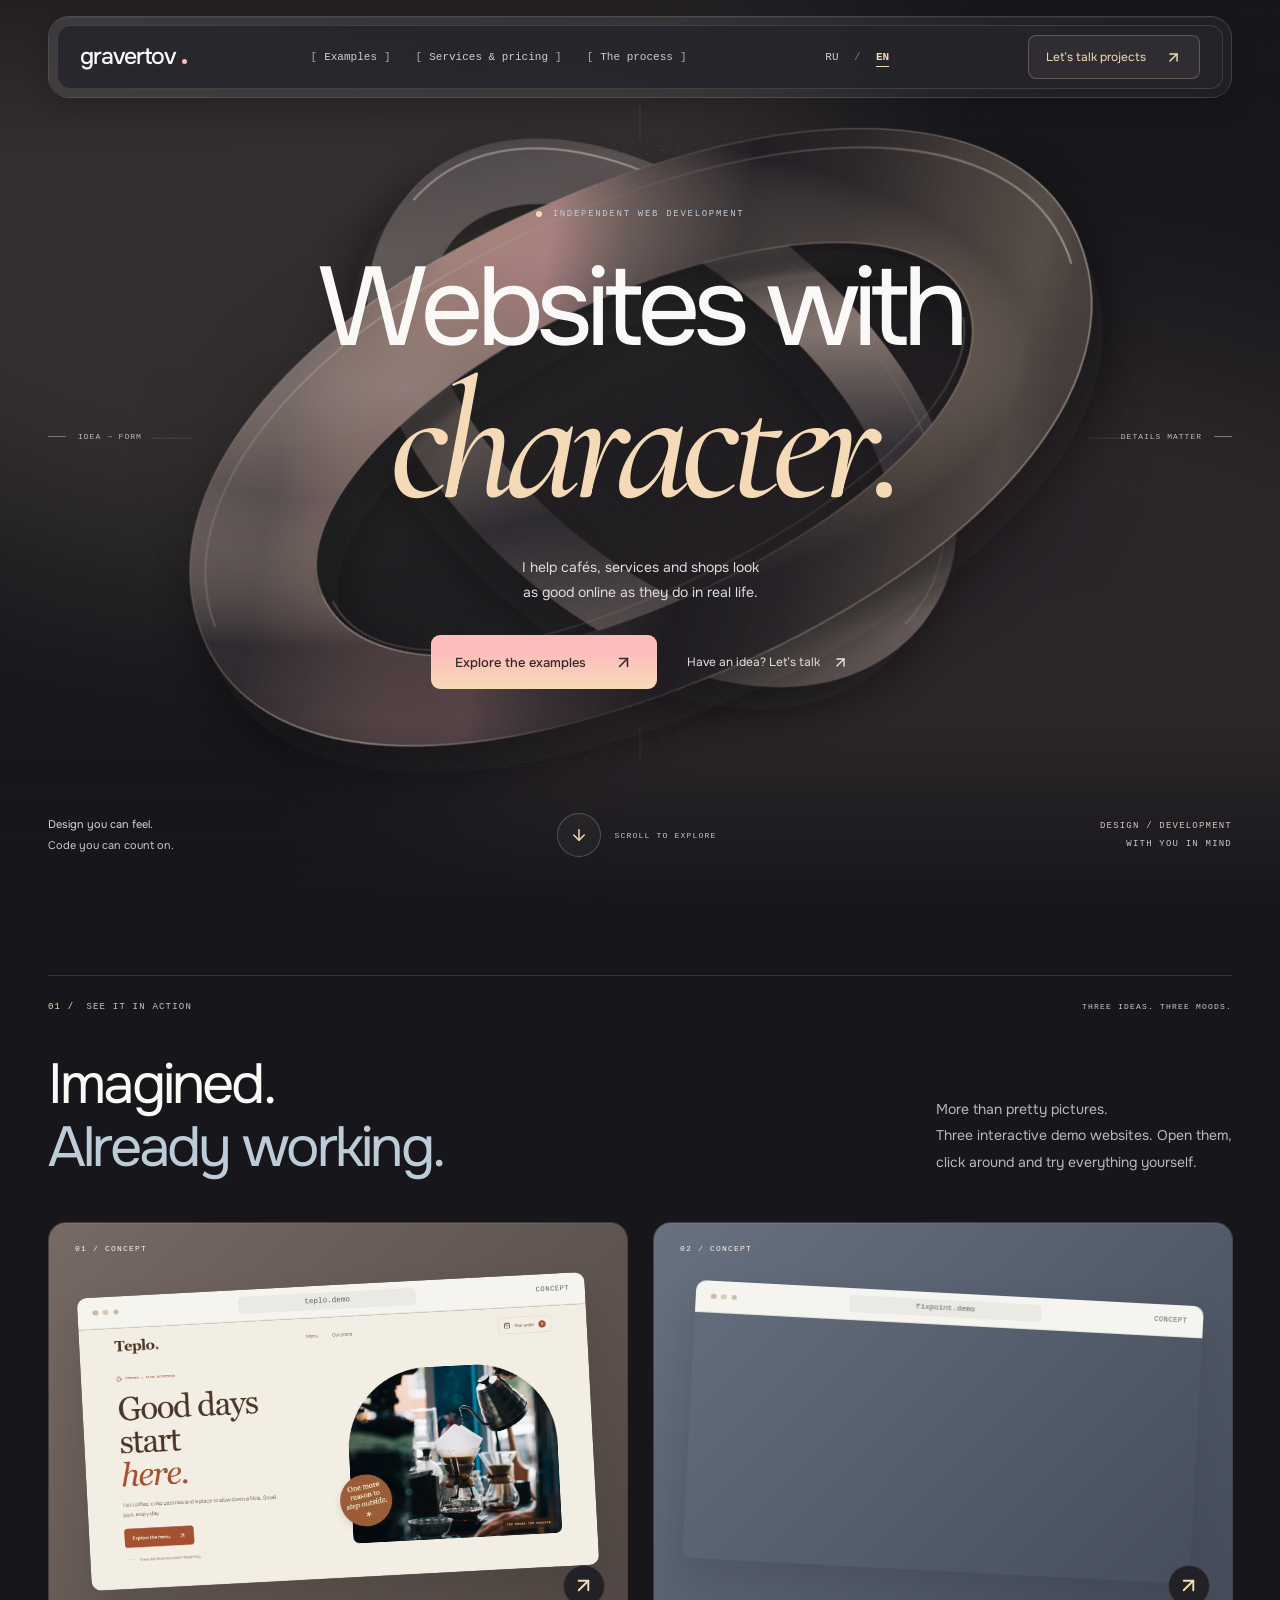
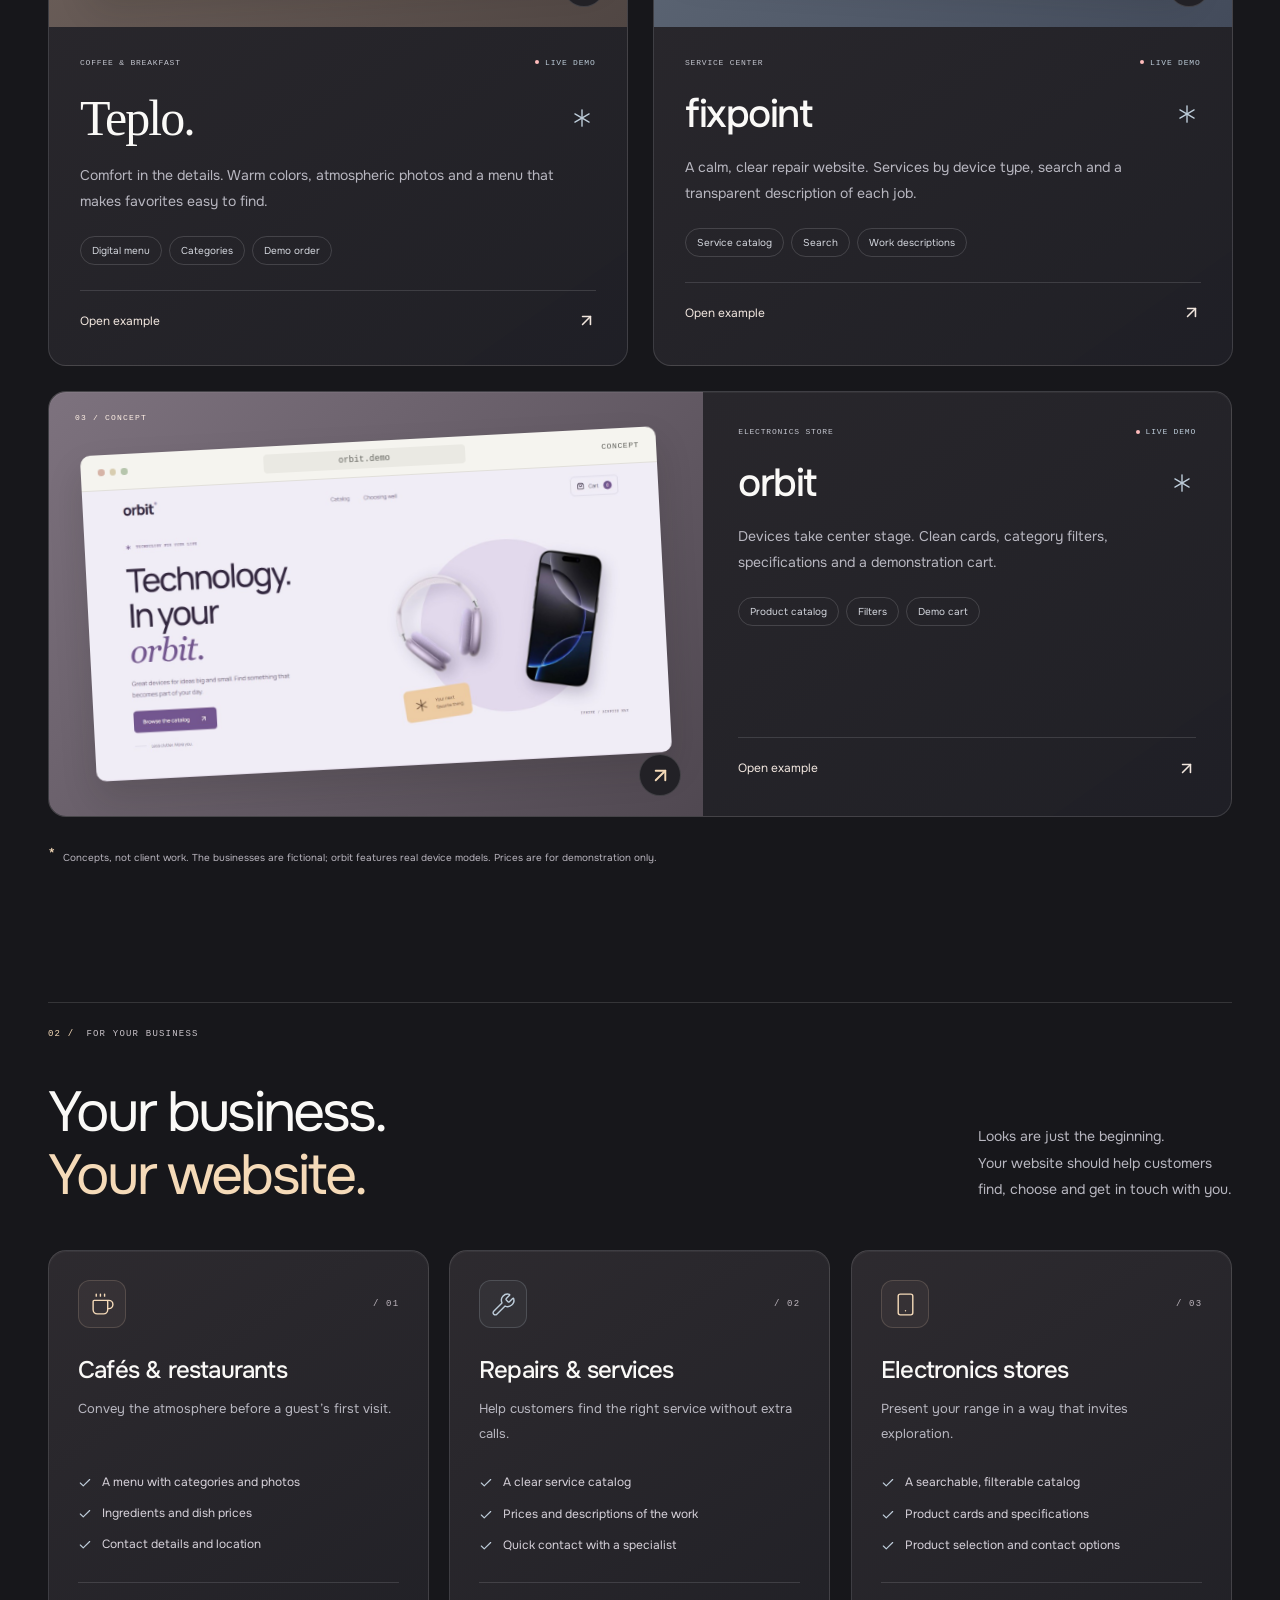
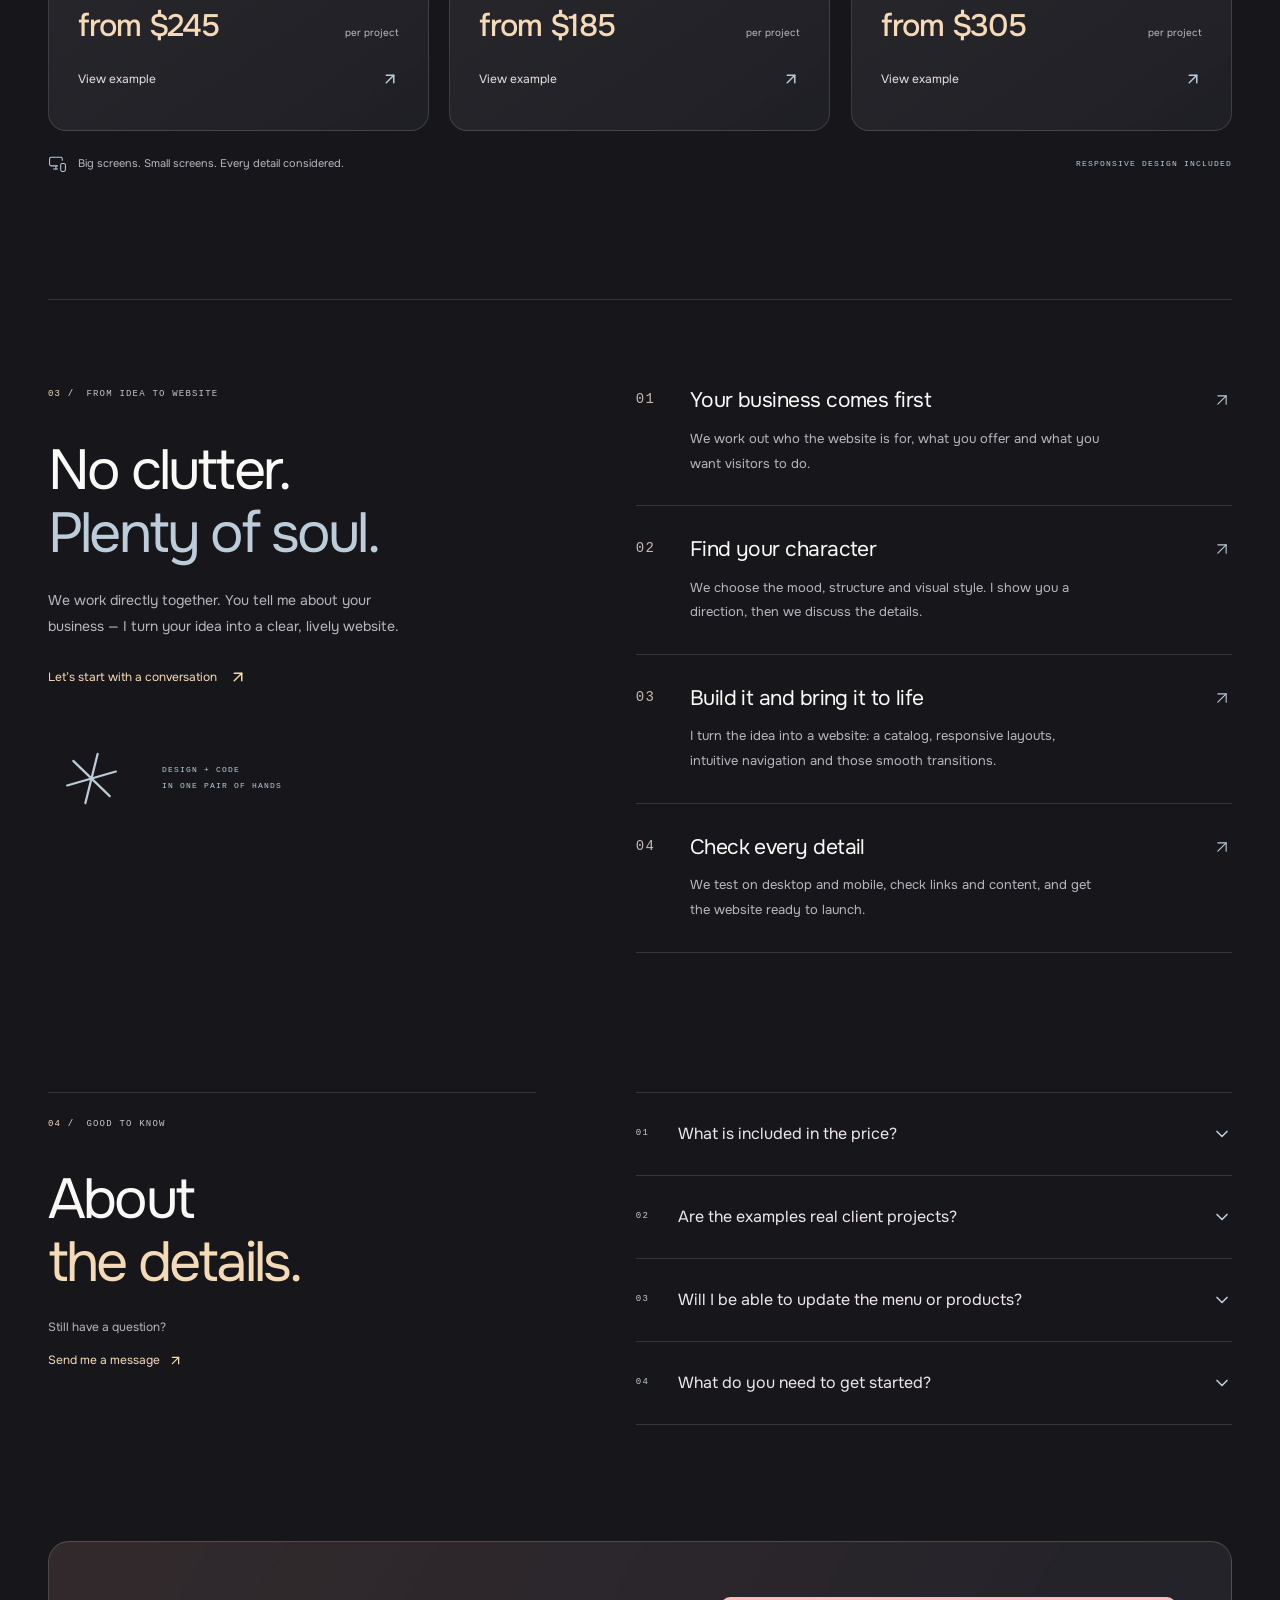
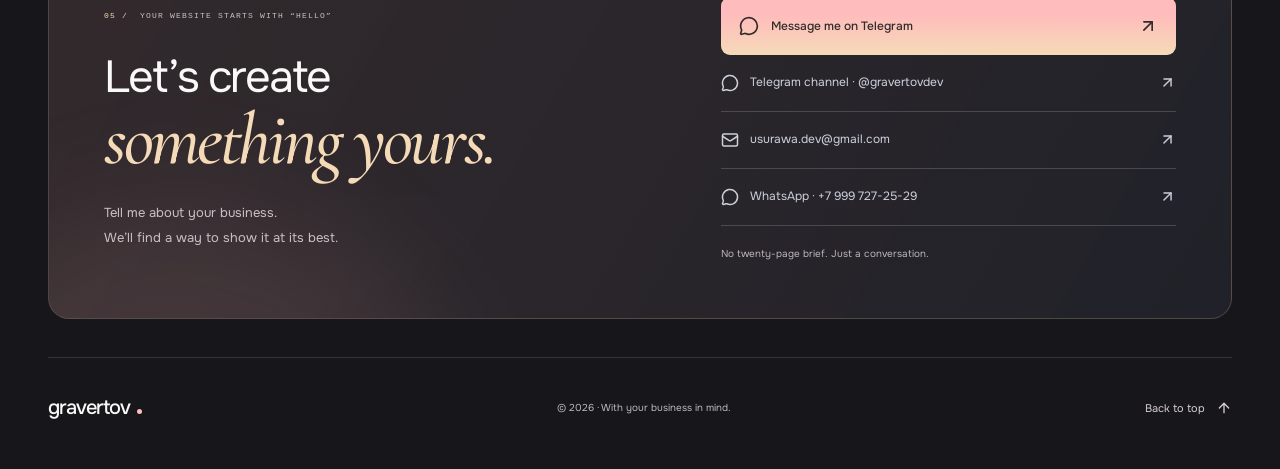
==== commit 3103e1e5: "Add files via upload" ====
--- a/en/index.html
+++ b/en/index.html
@@ -44,7 +44,7 @@
     <link rel="preload" href="../fonts/onest-latin.woff2" as="font" type="font/woff2" crossorigin />
     <link rel="preload" href="../fonts/cormorant-italic-latin.woff2" as="font" type="font/woff2" crossorigin />
     <title>gravertov — personal portfolio.</title>
-    <script type="module" crossorigin src="../assets/main-L6TNOVGp.js"></script>
+    <script type="module" crossorigin src="../assets/main-Ccr5D8mS.js"></script>
     <link rel="stylesheet" crossorigin href="../assets/main-Cn88rE4f.css">
   </head>
   <body>
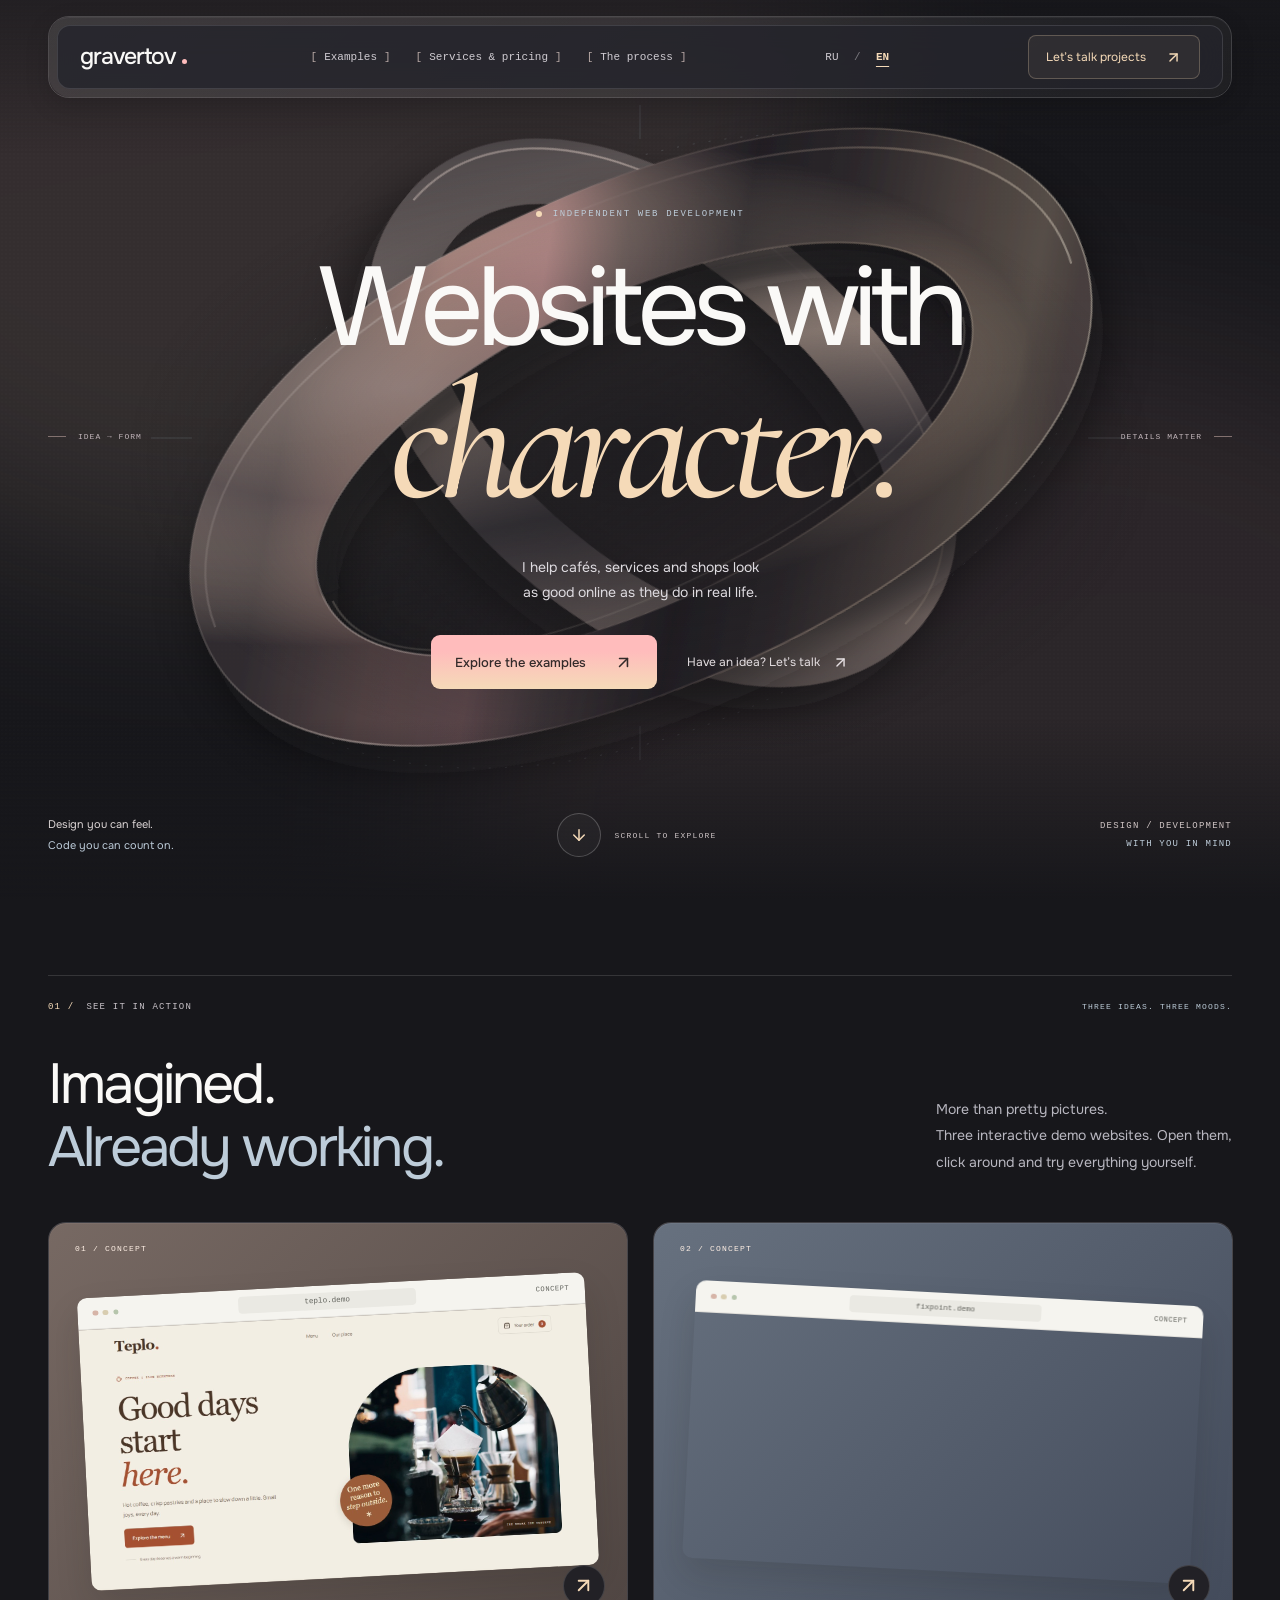
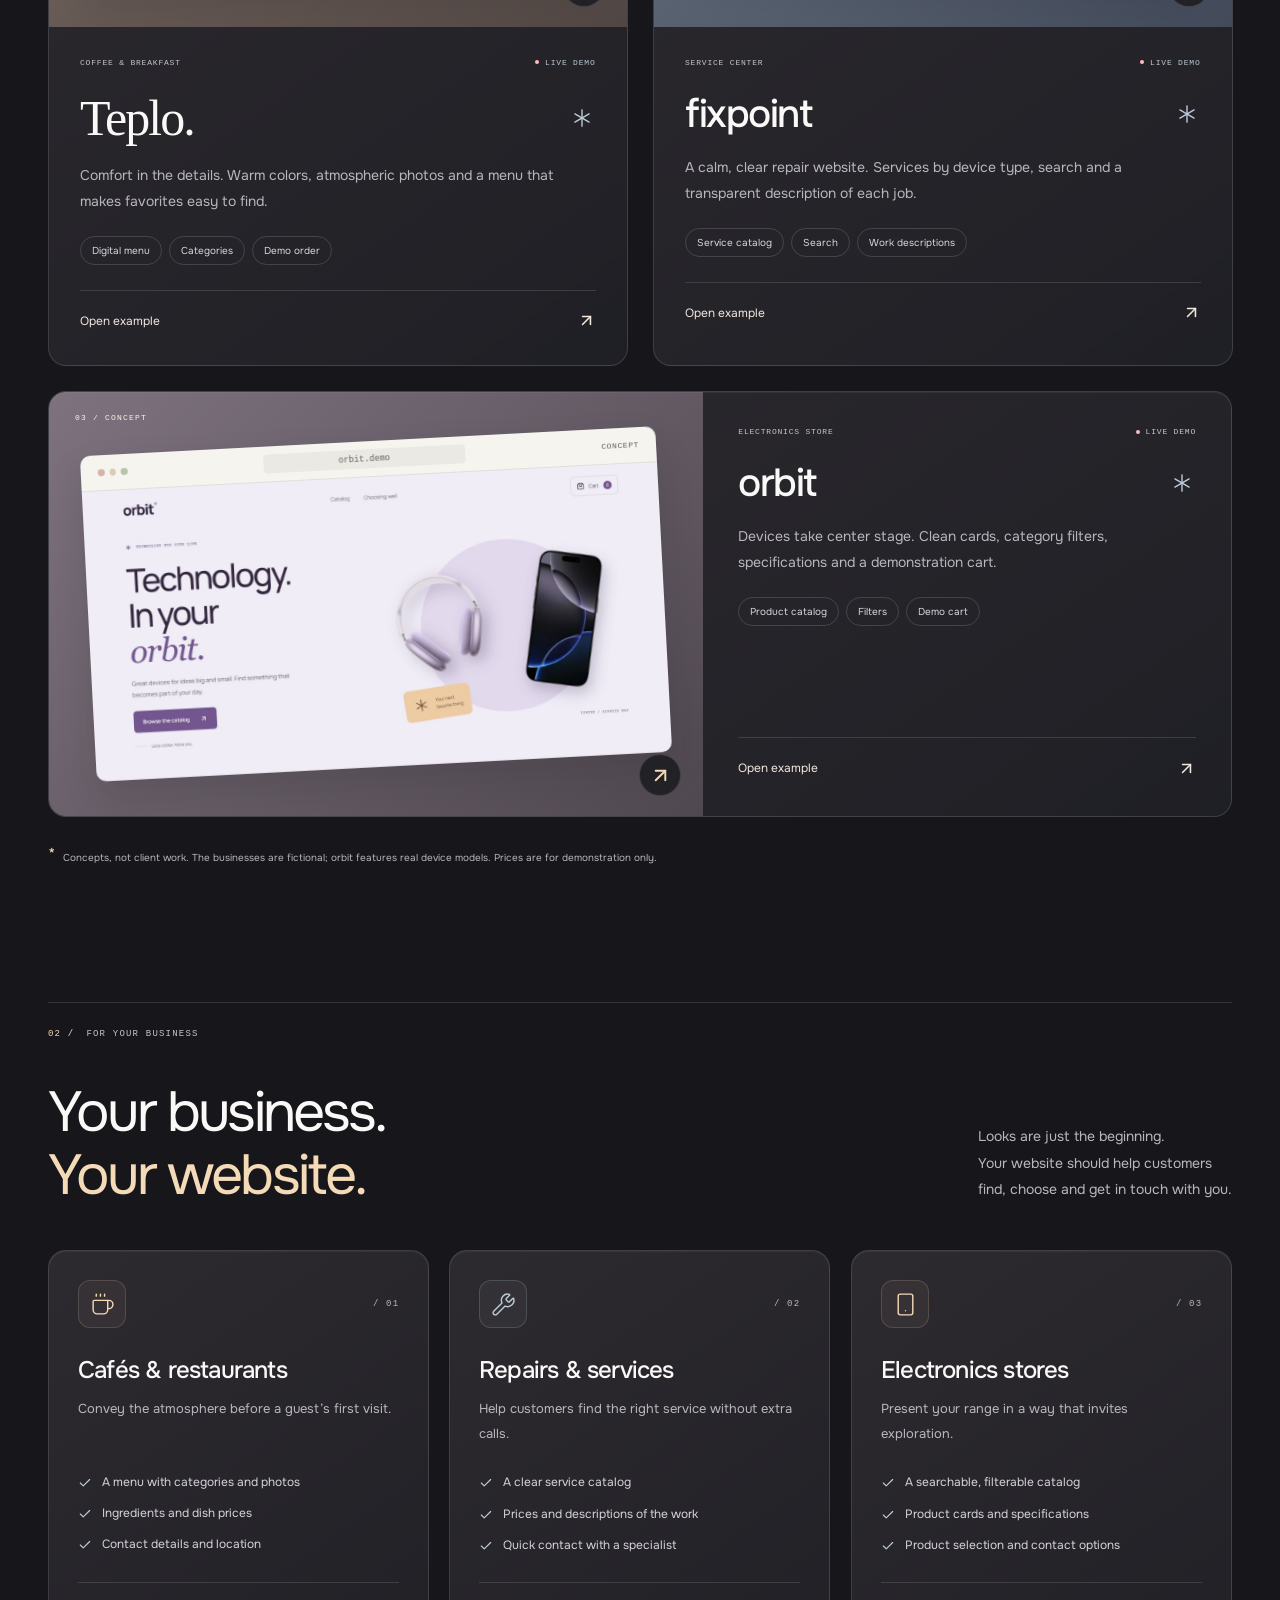
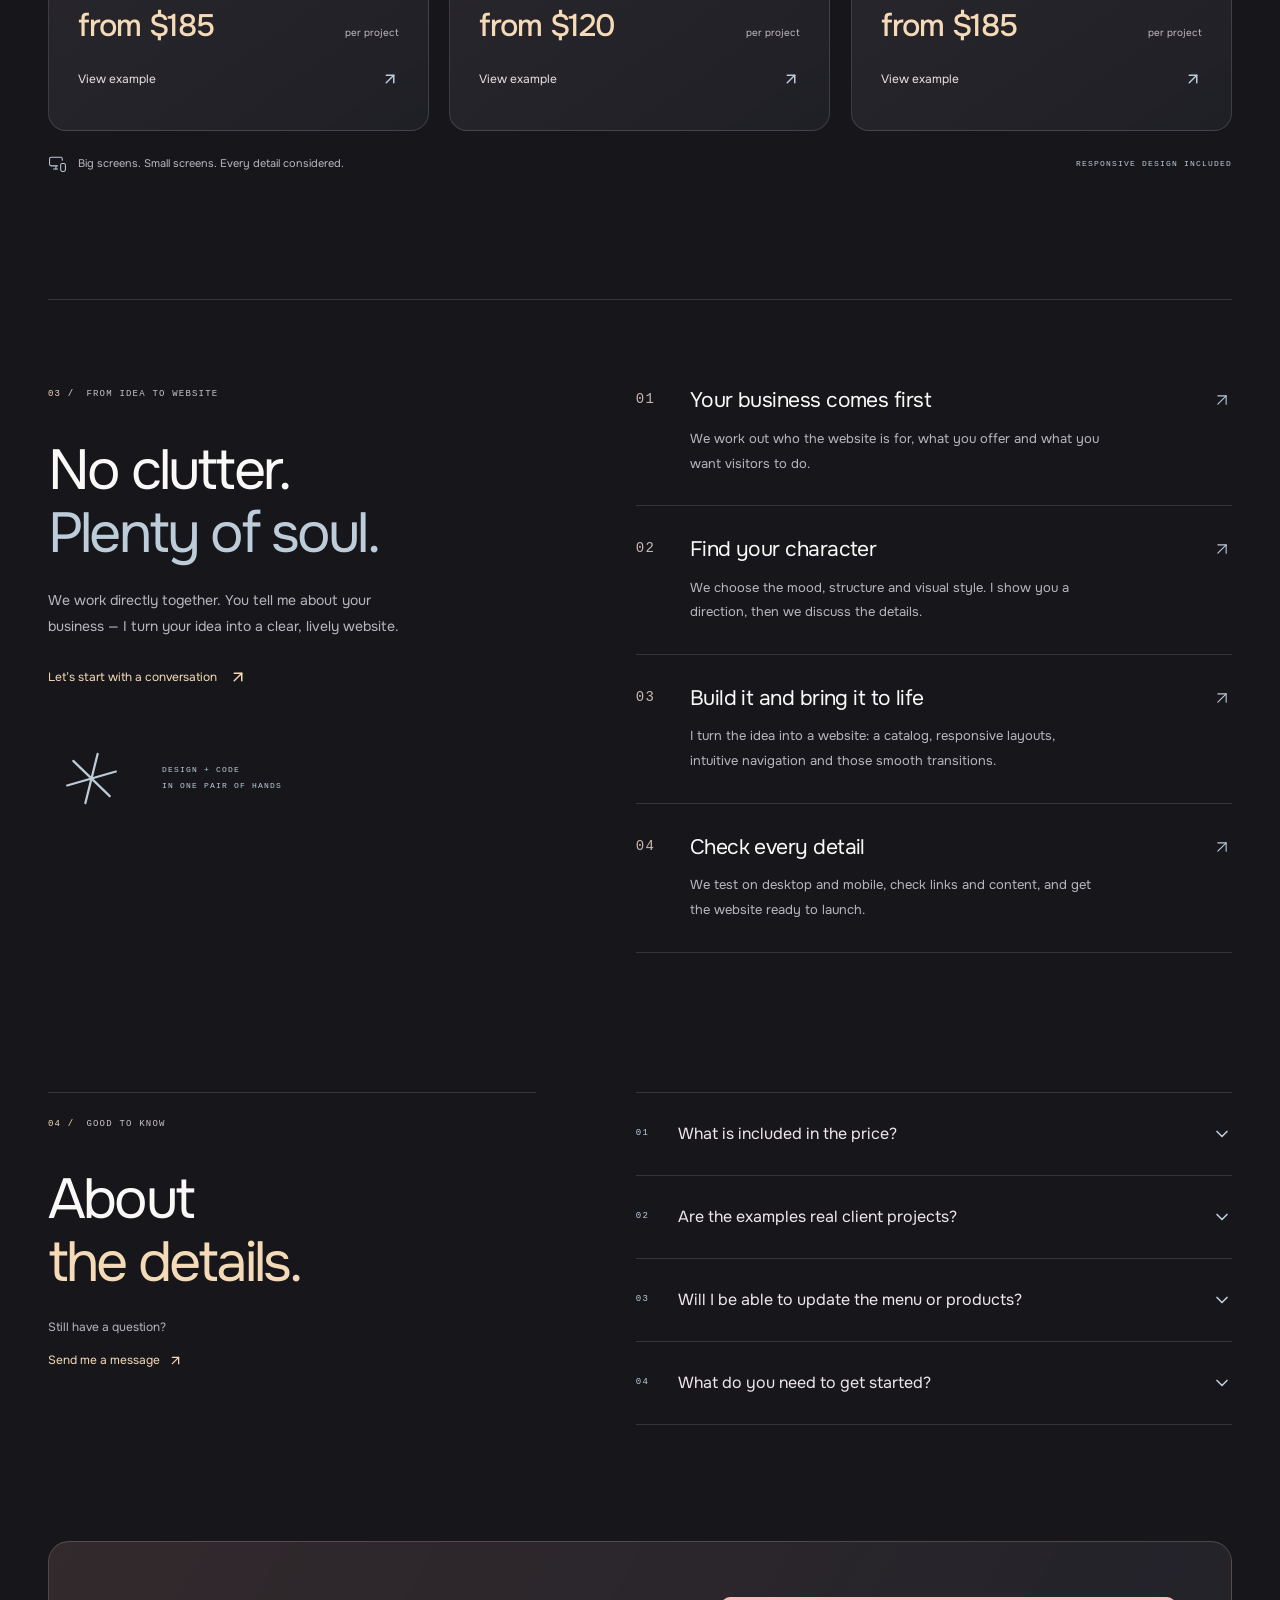
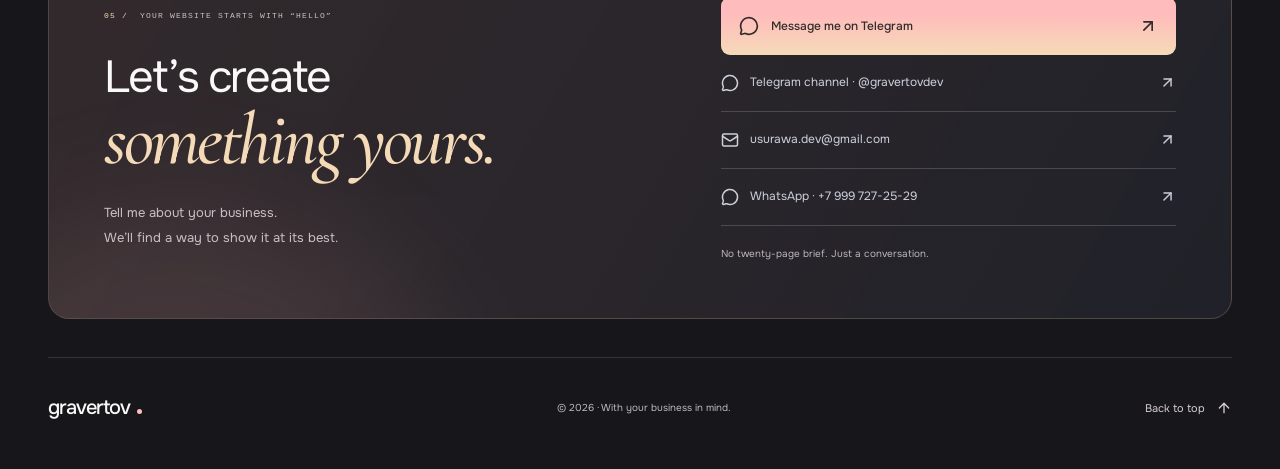
==== commit 1821945a: "Update index.html" ====
--- a/en/index.html
+++ b/en/index.html
@@ -40,7 +40,7 @@
     <link rel="canonical" href="https://gravertov.site/en/" />
     <link rel="alternate" hreflang="ru" href="https://gravertov.site/" />
     <link rel="alternate" hreflang="en" href="https://gravertov.site/en/" />
-    <link rel="icon" type="image/svg+xml" href="../favicon.svg?v=gravertov-g" />
+    <link rel="icon" type="image/png+xml" href="../favicon.png?v=gravertov-g" />
     <link rel="preload" href="../fonts/onest-latin.woff2" as="font" type="font/woff2" crossorigin />
     <link rel="preload" href="../fonts/cormorant-italic-latin.woff2" as="font" type="font/woff2" crossorigin />
     <title>gravertov — personal portfolio.</title>
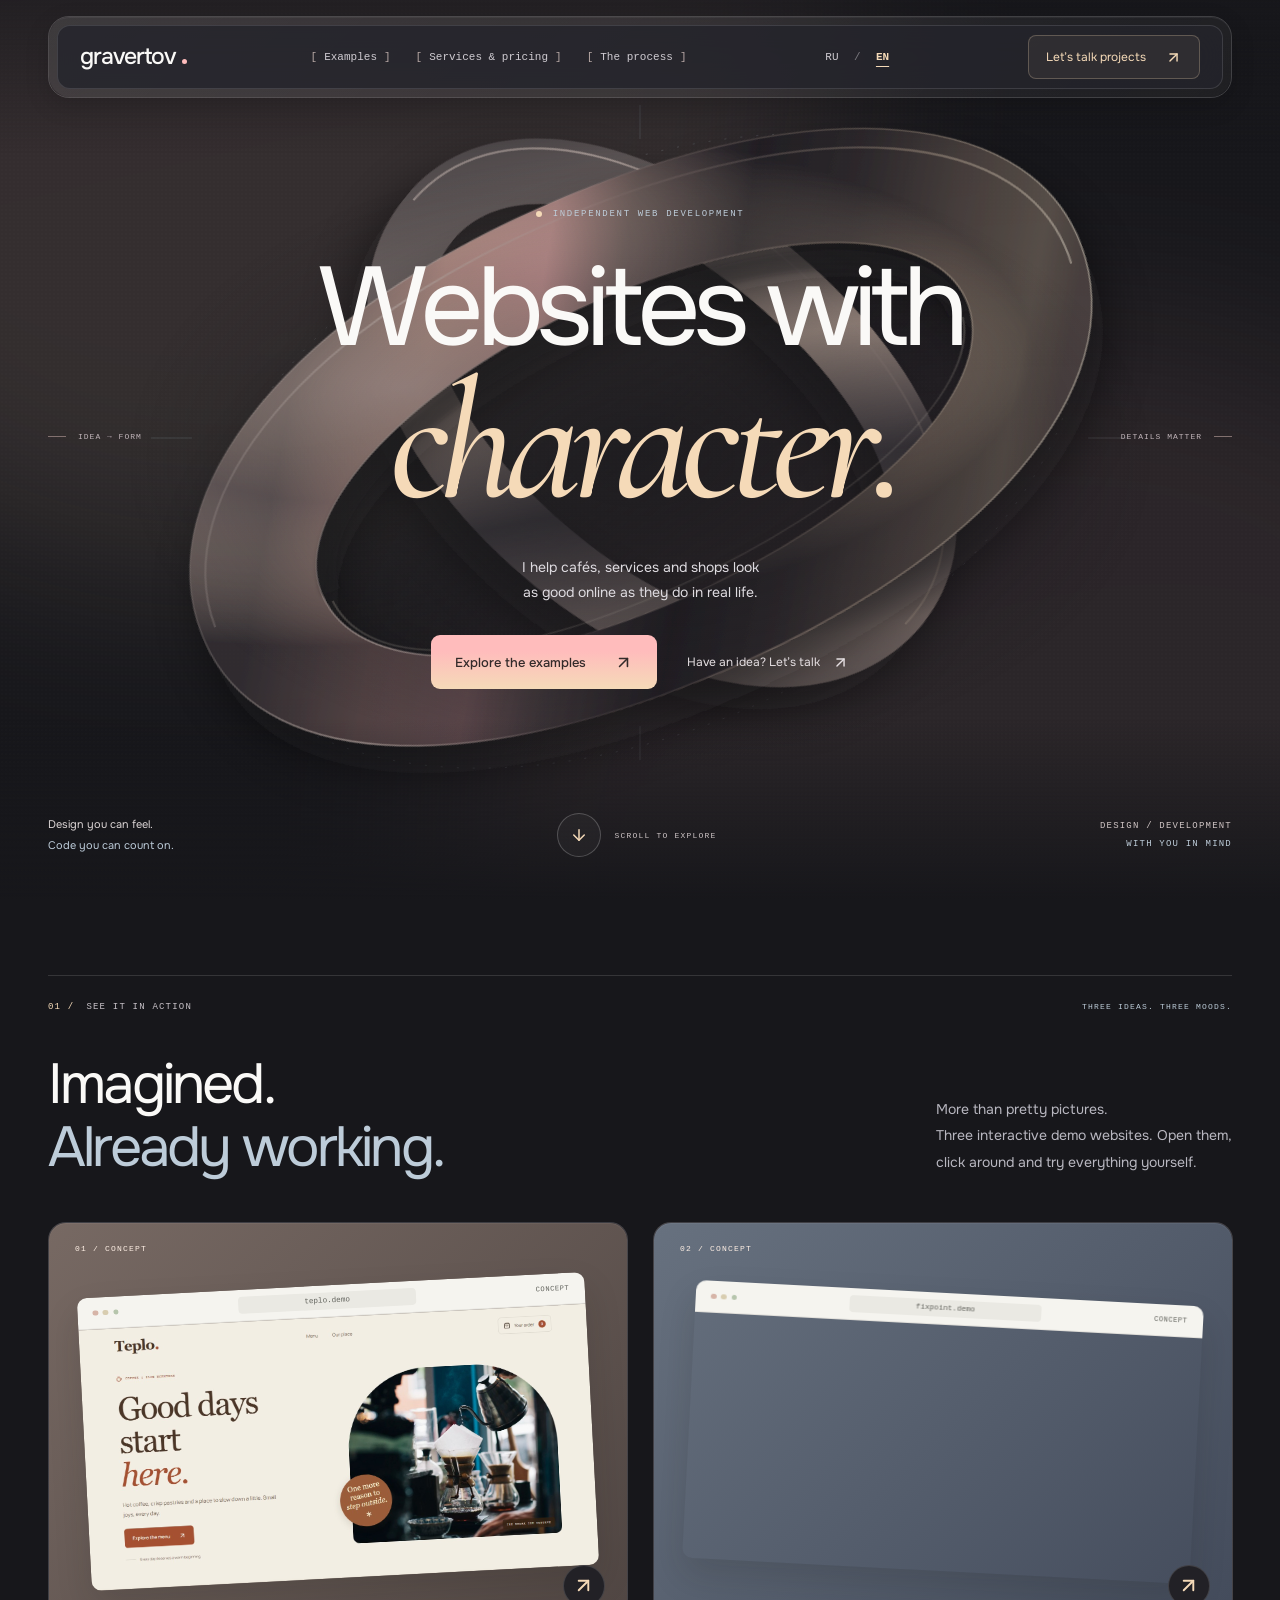
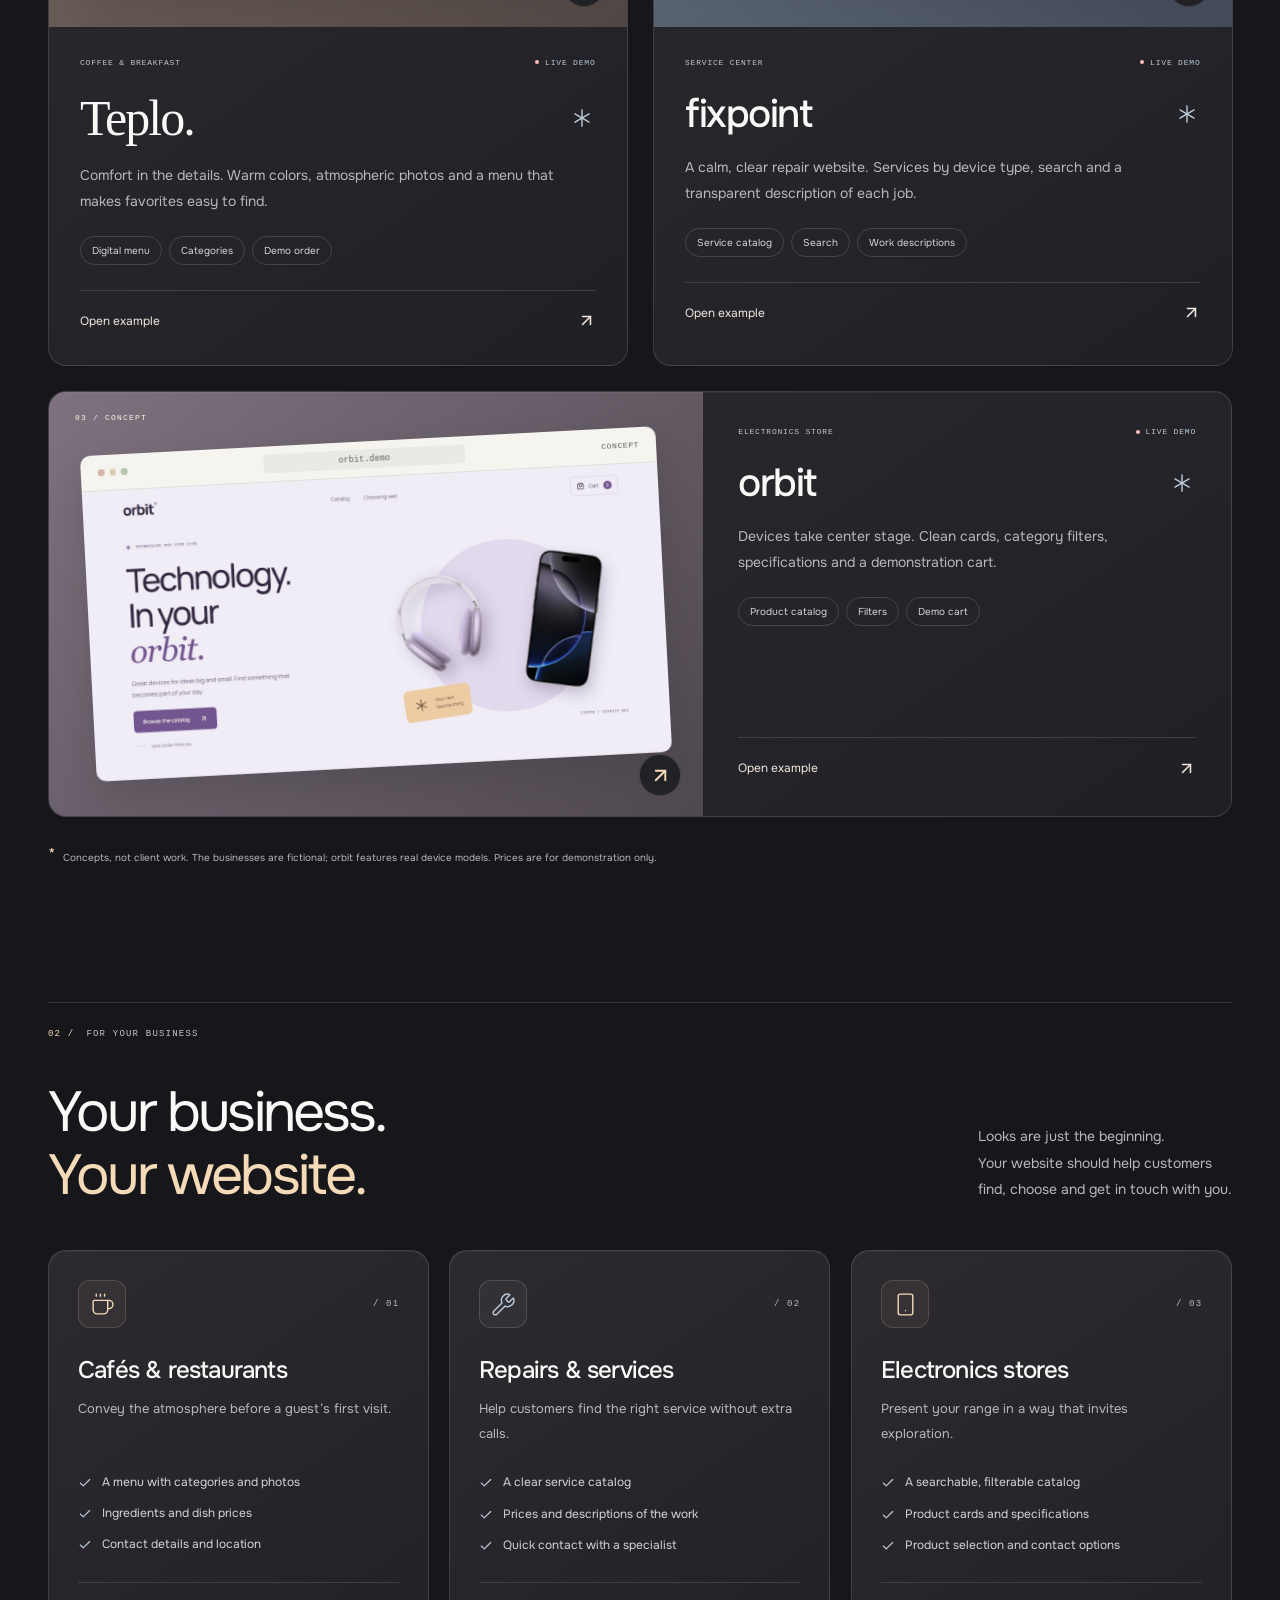
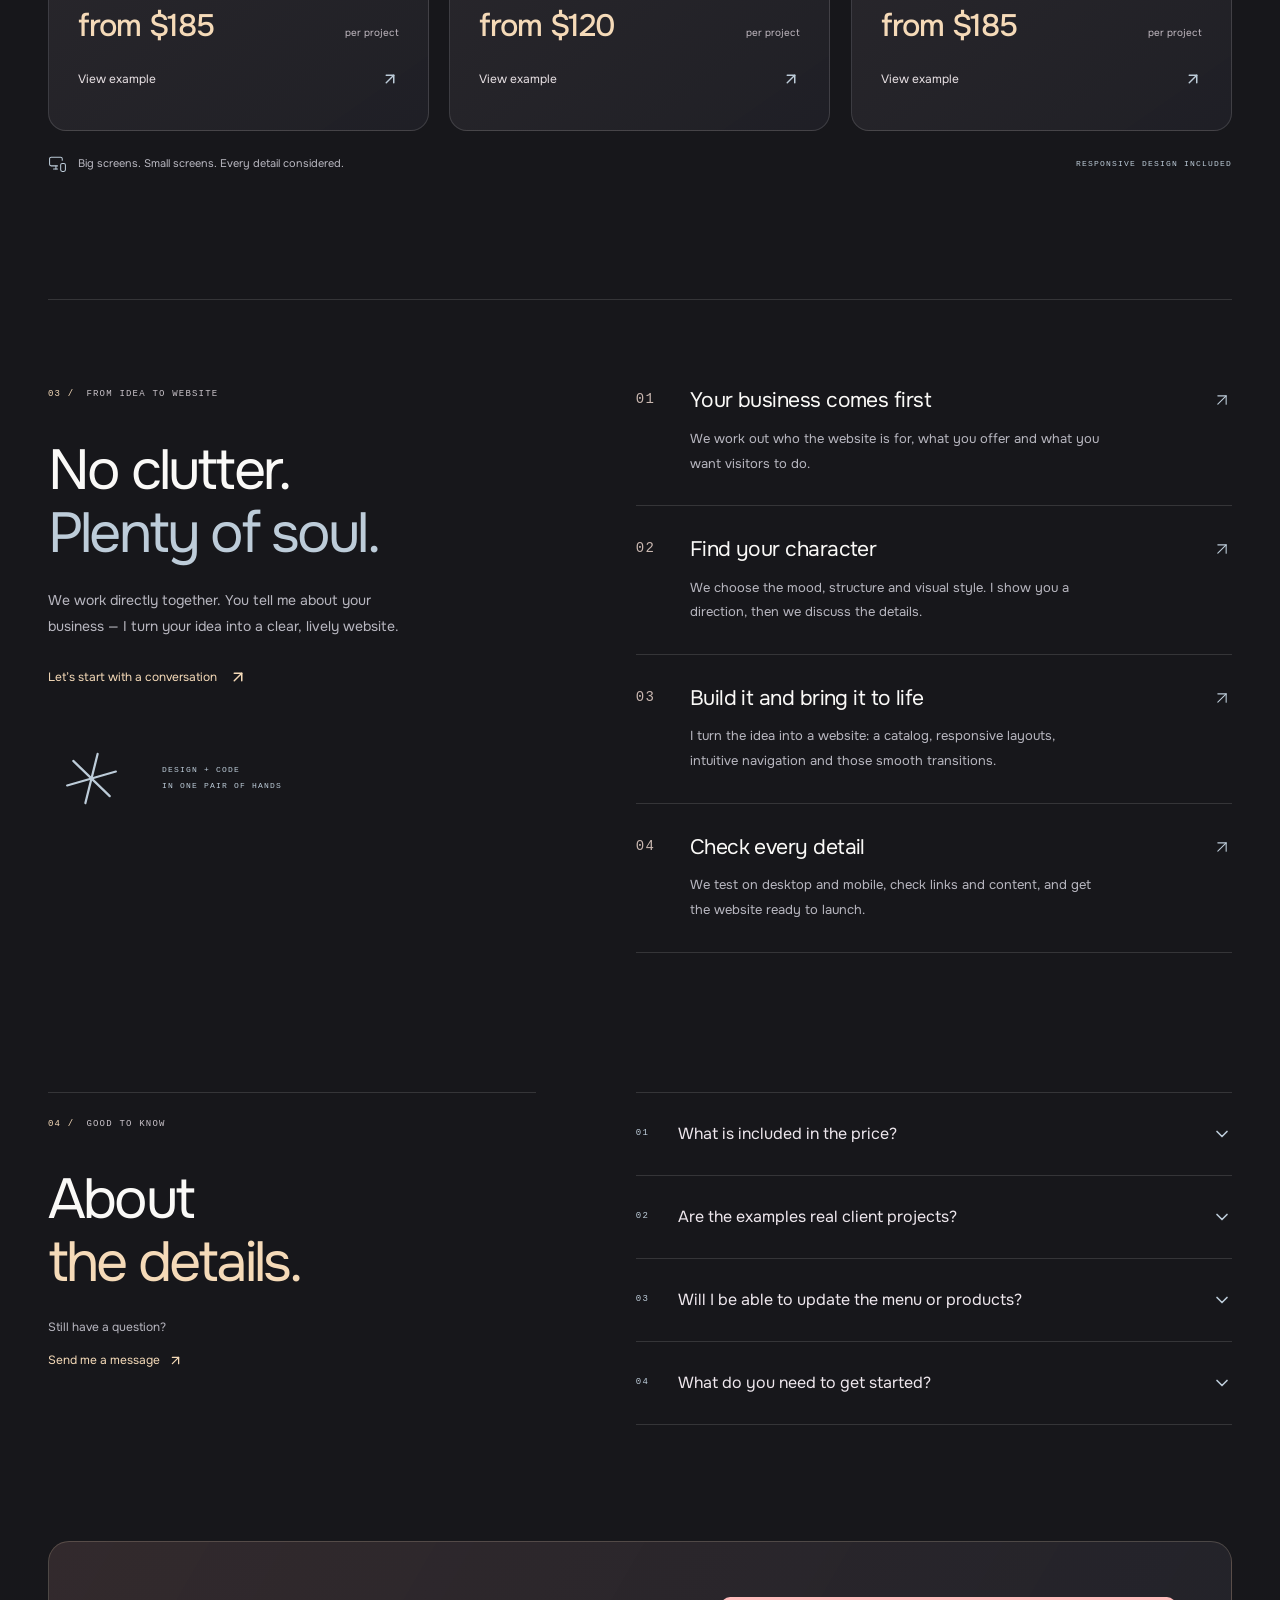
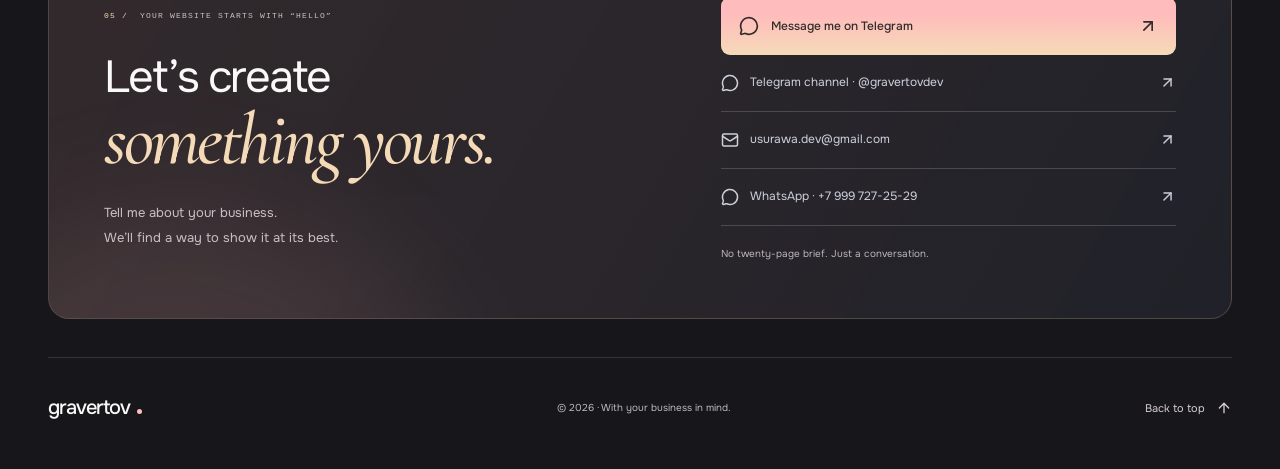
==== commit b8e65dc1: "Update index.html" ====
--- a/en/index.html
+++ b/en/index.html
@@ -40,7 +40,7 @@
     <link rel="canonical" href="https://gravertov.site/en/" />
     <link rel="alternate" hreflang="ru" href="https://gravertov.site/" />
     <link rel="alternate" hreflang="en" href="https://gravertov.site/en/" />
-    <link rel="icon" type="image/png+xml" href="../favicon.png?v=gravertov-g" />
+    <link rel="icon" type="image/png" href="../favicon.png?v=gravertov-g" />
     <link rel="preload" href="../fonts/onest-latin.woff2" as="font" type="font/woff2" crossorigin />
     <link rel="preload" href="../fonts/cormorant-italic-latin.woff2" as="font" type="font/woff2" crossorigin />
     <title>gravertov — personal portfolio.</title>
